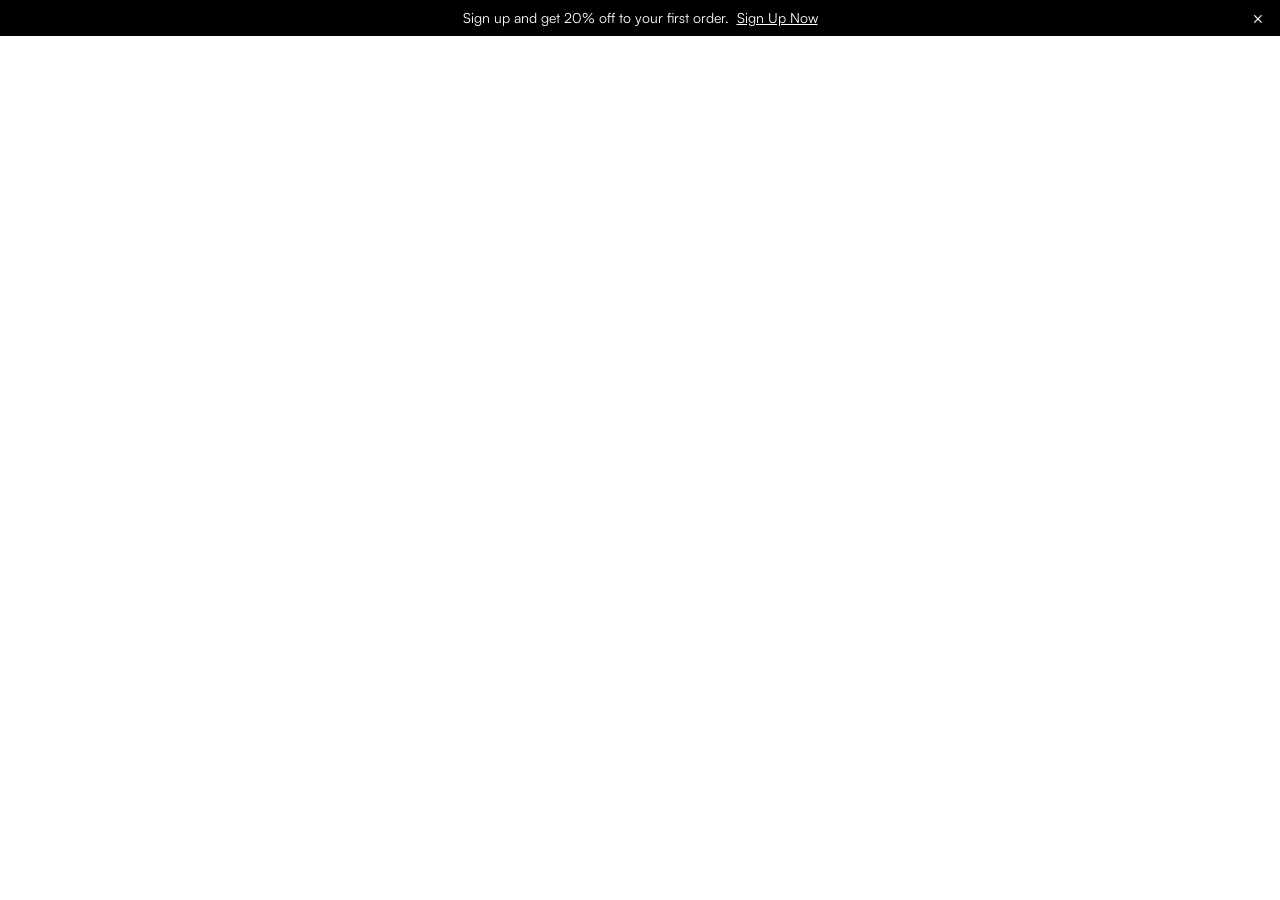
==== index.html @ 94eb1a55 "Add announcement bar" ====
<!doctype html>
<html>

<head>
  <meta charset="UTF-8">
  <meta name="viewport" content="width=device-width, initial-scale=1.0">
  <link rel="preconnect" href="https://fonts.googleapis.com">
  <link rel="preconnect" href="https://fonts.gstatic.com" crossorigin>
  <link href="https://fonts.googleapis.com/css2?family=Anton&display=swap" rel="stylesheet">
  <link href="./output.css" rel="stylesheet">
</head>

<body>
  <!-- Promo Banner -->
  <div class="w-full bg-black text-white">
    <div class="max-w-7xl mx-auto flex items-center justify-center px-4 py-2 relative text-sm">
      <span> Sign up and get 20% off to your first order. <a href="#" class="underline hover:text-gray-300 ml-1">Sign Up Now</a>
      </span>
      <button aria-label="Close banner" class="absolute right-4 top-1/2 -translate-y-1/2 text-white hover:text-gray-400 text-lg"> &times; </button>
    </div>
  </div>
</body>

</html>
---- output.css ----
/*! tailwindcss v4.2.1 | MIT License | https://tailwindcss.com */
@layer properties;
@layer theme, base, components, utilities;
@layer theme {
  :root, :host {
    --font-sans: 'Satoshi', system-ui, -apple-system, 'Segoe UI', sans-serif;
    --font-mono: ui-monospace, SFMono-Regular, Menlo, Monaco, Consolas, "Liberation Mono",
      "Courier New", monospace;
    --color-gray-300: oklch(87.2% 0.01 258.338);
    --color-gray-400: oklch(70.7% 0.022 261.325);
    --color-black: #000;
    --color-white: #fff;
    --spacing: 0.25rem;
    --container-7xl: 80rem;
    --text-sm: 0.875rem;
    --text-sm--line-height: calc(1.25 / 0.875);
    --text-lg: 1.125rem;
    --text-lg--line-height: calc(1.75 / 1.125);
    --text-3xl: 1.875rem;
    --text-3xl--line-height: calc(2.25 / 1.875);
    --font-weight-semibold: 600;
    --font-weight-bold: 700;
    --default-transition-duration: 150ms;
    --default-transition-timing-function: cubic-bezier(0.4, 0, 0.2, 1);
    --default-font-family: var(--font-sans);
    --default-mono-font-family: var(--font-mono);
    --font-anton: 'Anton', system-ui, -apple-system, 'Segoe UI', sans-serif;
  }
}
@layer base {
  *, ::after, ::before, ::backdrop, ::file-selector-button {
    box-sizing: border-box;
    margin: 0;
    padding: 0;
    border: 0 solid;
  }
  html, :host {
    line-height: 1.5;
    -webkit-text-size-adjust: 100%;
    tab-size: 4;
    font-family: var(--default-font-family, ui-sans-serif, system-ui, sans-serif, "Apple Color Emoji", "Segoe UI Emoji", "Segoe UI Symbol", "Noto Color Emoji");
    font-feature-settings: var(--default-font-feature-settings, normal);
    font-variation-settings: var(--default-font-variation-settings, normal);
    -webkit-tap-highlight-color: transparent;
  }
  hr {
    height: 0;
    color: inherit;
    border-top-width: 1px;
  }
  abbr:where([title]) {
    -webkit-text-decoration: underline dotted;
    text-decoration: underline dotted;
  }
  h1, h2, h3, h4, h5, h6 {
    font-size: inherit;
    font-weight: inherit;
  }
  a {
    color: inherit;
    -webkit-text-decoration: inherit;
    text-decoration: inherit;
  }
  b, strong {
    font-weight: bolder;
  }
  code, kbd, samp, pre {
    font-family: var(--default-mono-font-family, ui-monospace, SFMono-Regular, Menlo, Monaco, Consolas, "Liberation Mono", "Courier New", monospace);
    font-feature-settings: var(--default-mono-font-feature-settings, normal);
    font-variation-settings: var(--default-mono-font-variation-settings, normal);
    font-size: 1em;
  }
  small {
    font-size: 80%;
  }
  sub, sup {
    font-size: 75%;
    line-height: 0;
    position: relative;
    vertical-align: baseline;
  }
  sub {
    bottom: -0.25em;
  }
  sup {
    top: -0.5em;
  }
  table {
    text-indent: 0;
    border-color: inherit;
    border-collapse: collapse;
  }
  :-moz-focusring {
    outline: auto;
  }
  progress {
    vertical-align: baseline;
  }
  summary {
    display: list-item;
  }
  ol, ul, menu {
    list-style: none;
  }
  img, svg, video, canvas, audio, iframe, embed, object {
    display: block;
    vertical-align: middle;
  }
  img, video {
    max-width: 100%;
    height: auto;
  }
  button, input, select, optgroup, textarea, ::file-selector-button {
    font: inherit;
    font-feature-settings: inherit;
    font-variation-settings: inherit;
    letter-spacing: inherit;
    color: inherit;
    border-radius: 0;
    background-color: transparent;
    opacity: 1;
  }
  :where(select:is([multiple], [size])) optgroup {
    font-weight: bolder;
  }
  :where(select:is([multiple], [size])) optgroup option {
    padding-inline-start: 20px;
  }
  ::file-selector-button {
    margin-inline-end: 4px;
  }
  ::placeholder {
    opacity: 1;
  }
  @supports (not (-webkit-appearance: -apple-pay-button))  or (contain-intrinsic-size: 1px) {
    ::placeholder {
      color: currentcolor;
      @supports (color: color-mix(in lab, red, red)) {
        color: color-mix(in oklab, currentcolor 50%, transparent);
      }
    }
  }
  textarea {
    resize: vertical;
  }
  ::-webkit-search-decoration {
    -webkit-appearance: none;
  }
  ::-webkit-date-and-time-value {
    min-height: 1lh;
    text-align: inherit;
  }
  ::-webkit-datetime-edit {
    display: inline-flex;
  }
  ::-webkit-datetime-edit-fields-wrapper {
    padding: 0;
  }
  ::-webkit-datetime-edit, ::-webkit-datetime-edit-year-field, ::-webkit-datetime-edit-month-field, ::-webkit-datetime-edit-day-field, ::-webkit-datetime-edit-hour-field, ::-webkit-datetime-edit-minute-field, ::-webkit-datetime-edit-second-field, ::-webkit-datetime-edit-millisecond-field, ::-webkit-datetime-edit-meridiem-field {
    padding-block: 0;
  }
  ::-webkit-calendar-picker-indicator {
    line-height: 1;
  }
  :-moz-ui-invalid {
    box-shadow: none;
  }
  button, input:where([type="button"], [type="reset"], [type="submit"]), ::file-selector-button {
    appearance: button;
  }
  ::-webkit-inner-spin-button, ::-webkit-outer-spin-button {
    height: auto;
  }
  [hidden]:where(:not([hidden="until-found"])) {
    display: none !important;
  }
}
@layer utilities {
  .absolute {
    position: absolute;
  }
  .relative {
    position: relative;
  }
  .top-1 {
    top: calc(var(--spacing) * 1);
  }
  .top-1\/2 {
    top: calc(1 / 2 * 100%);
  }
  .right-4 {
    right: calc(var(--spacing) * 4);
  }
  .container {
    width: 100%;
    @media (width >= 40rem) {
      max-width: 40rem;
    }
    @media (width >= 48rem) {
      max-width: 48rem;
    }
    @media (width >= 64rem) {
      max-width: 64rem;
    }
    @media (width >= 80rem) {
      max-width: 80rem;
    }
    @media (width >= 96rem) {
      max-width: 96rem;
    }
  }
  .mx-auto {
    margin-inline: auto;
  }
  .ml-1 {
    margin-left: calc(var(--spacing) * 1);
  }
  .flex {
    display: flex;
  }
  .table {
    display: table;
  }
  .w-full {
    width: 100%;
  }
  .max-w-7xl {
    max-width: var(--container-7xl);
  }
  .border-collapse {
    border-collapse: collapse;
  }
  .-translate-y-1 {
    --tw-translate-y: calc(var(--spacing) * -1);
    translate: var(--tw-translate-x) var(--tw-translate-y);
  }
  .-translate-y-1\/2 {
    --tw-translate-y: calc(calc(1 / 2 * 100%) * -1);
    translate: var(--tw-translate-x) var(--tw-translate-y);
  }
  .resize {
    resize: both;
  }
  .items-center {
    align-items: center;
  }
  .justify-center {
    justify-content: center;
  }
  .border {
    border-style: var(--tw-border-style);
    border-width: 1px;
  }
  .bg-black {
    background-color: var(--color-black);
  }
  .px-4 {
    padding-inline: calc(var(--spacing) * 4);
  }
  .py-2 {
    padding-block: calc(var(--spacing) * 2);
  }
  .text-lg {
    font-size: var(--text-lg);
    line-height: var(--tw-leading, var(--text-lg--line-height));
  }
  .text-sm {
    font-size: var(--text-sm);
    line-height: var(--tw-leading, var(--text-sm--line-height));
  }
  .text-white {
    color: var(--color-white);
  }
  .underline {
    text-decoration-line: underline;
  }
  .outline {
    outline-style: var(--tw-outline-style);
    outline-width: 1px;
  }
  .hover\:text-gray-300 {
    &:hover {
      @media (hover: hover) {
        color: var(--color-gray-300);
      }
    }
  }
  .hover\:text-gray-400 {
    &:hover {
      @media (hover: hover) {
        color: var(--color-gray-400);
      }
    }
  }
}
@font-face {
  font-family: 'Satoshi';
  src: url('../../fonts/satoshi/Satoshi-Light.woff2') format('woff2'), url('../../fonts/satoshi/Satoshi-Light.woff') format('woff'), url('../../fonts/satoshi/Satoshi-Light.ttf') format('truetype');
  font-weight: 300;
  font-display: swap;
  font-style: normal;
}
@font-face {
  font-family: 'Satoshi';
  src: url('../../fonts/satoshi/Satoshi-LightItalic.woff2') format('woff2'), url('../../fonts/satoshi/Satoshi-LightItalic.woff') format('woff'), url('../../fonts/satoshi/Satoshi-LightItalic.ttf') format('truetype');
  font-weight: 300;
  font-display: swap;
  font-style: italic;
}
@font-face {
  font-family: 'Satoshi';
  src: url('../../fonts/satoshi/Satoshi-Regular.woff2') format('woff2'), url('../../fonts/satoshi/Satoshi-Regular.woff') format('woff'), url('../../fonts/satoshi/Satoshi-Regular.ttf') format('truetype');
  font-weight: 400;
  font-display: swap;
  font-style: normal;
}
@font-face {
  font-family: 'Satoshi';
  src: url('../../fonts/satoshi/Satoshi-Italic.woff2') format('woff2'), url('../../fonts/satoshi/Satoshi-Italic.woff') format('woff'), url('../../fonts/satoshi/Satoshi-Italic.ttf') format('truetype');
  font-weight: 400;
  font-display: swap;
  font-style: italic;
}
@font-face {
  font-family: 'Satoshi';
  src: url('../../fonts/satoshi/Satoshi-Medium.woff2') format('woff2'), url('../../fonts/satoshi/Satoshi-Medium.woff') format('woff'), url('../../fonts/satoshi/Satoshi-Medium.ttf') format('truetype');
  font-weight: 500;
  font-display: swap;
  font-style: normal;
}
@font-face {
  font-family: 'Satoshi';
  src: url('../../fonts/satoshi/Satoshi-MediumItalic.woff2') format('woff2'), url('../../fonts/satoshi/Satoshi-MediumItalic.woff') format('woff'), url('../../fonts/satoshi/Satoshi-MediumItalic.ttf') format('truetype');
  font-weight: 500;
  font-display: swap;
  font-style: italic;
}
@font-face {
  font-family: 'Satoshi';
  src: url('../../fonts/satoshi/Satoshi-Bold.woff2') format('woff2'), url('../../fonts/satoshi/Satoshi-Bold.woff') format('woff'), url('../../fonts/satoshi/Satoshi-Bold.ttf') format('truetype');
  font-weight: 700;
  font-display: swap;
  font-style: normal;
}
@font-face {
  font-family: 'Satoshi';
  src: url('../../fonts/satoshi/Satoshi-BoldItalic.woff2') format('woff2'), url('../../fonts/satoshi/Satoshi-BoldItalic.woff') format('woff'), url('../../fonts/satoshi/Satoshi-BoldItalic.ttf') format('truetype');
  font-weight: 700;
  font-display: swap;
  font-style: italic;
}
@font-face {
  font-family: 'Satoshi';
  src: url('../../fonts/satoshi/Satoshi-Black.woff2') format('woff2'), url('../../fonts/satoshi/Satoshi-Black.woff') format('woff'), url('../../fonts/satoshi/Satoshi-Black.ttf') format('truetype');
  font-weight: 900;
  font-display: swap;
  font-style: normal;
}
@font-face {
  font-family: 'Satoshi';
  src: url('../../fonts/satoshi/Satoshi-BlackItalic.woff2') format('woff2'), url('../../fonts/satoshi/Satoshi-BlackItalic.woff') format('woff'), url('../../fonts/satoshi/Satoshi-BlackItalic.ttf') format('truetype');
  font-weight: 900;
  font-display: swap;
  font-style: italic;
}
@font-face {
  font-family: 'Satoshi';
  src: url('../../fonts/satoshi/Satoshi-Variable.woff2') format('woff2'), url('../../fonts/satoshi/Satoshi-Variable.woff') format('woff'), url('../../fonts/satoshi/Satoshi-Variable.ttf') format('truetype');
  font-weight: 300 900;
  font-display: swap;
  font-style: normal;
}
@font-face {
  font-family: 'Satoshi';
  src: url('../../fonts/satoshi/Satoshi-VariableItalic.woff2') format('woff2'), url('../../fonts/satoshi/Satoshi-VariableItalic.woff') format('woff'), url('../../fonts/satoshi/Satoshi-VariableItalic.ttf') format('truetype');
  font-weight: 300 900;
  font-display: swap;
  font-style: italic;
}
@layer base {
  :root {
    font-size: 16px;
  }
  body {
    font-family: var(--font-sans);
    color: var(--color-text);
  }
}
@layer components {
  .button {
    display: inline-flex;
    align-items: center;
    justify-content: center;
    padding-inline: calc(var(--spacing) * 8);
    padding-block: calc(var(--spacing) * 4);
    font-size: var(--text-lg);
    line-height: var(--tw-leading, var(--text-lg--line-height));
    --tw-font-weight: var(--font-weight-semibold);
    font-weight: var(--font-weight-semibold);
    color: var(--color-white);
    transition-property: opacity;
    transition-timing-function: var(--tw-ease, var(--default-transition-timing-function));
    transition-duration: var(--tw-duration, var(--default-transition-duration));
    &:hover {
      @media (hover: hover) {
        opacity: 90%;
      }
    }
    background-color: var(--color-brand-primary);
  }
}
@property --tw-translate-x {
  syntax: "*";
  inherits: false;
  initial-value: 0;
}
@property --tw-translate-y {
  syntax: "*";
  inherits: false;
  initial-value: 0;
}
@property --tw-translate-z {
  syntax: "*";
  inherits: false;
  initial-value: 0;
}
@property --tw-border-style {
  syntax: "*";
  inherits: false;
  initial-value: solid;
}
@property --tw-outline-style {
  syntax: "*";
  inherits: false;
  initial-value: solid;
}
@property --tw-font-weight {
  syntax: "*";
  inherits: false;
}
@layer properties {
  @supports ((-webkit-hyphens: none) and (not (margin-trim: inline))) or ((-moz-orient: inline) and (not (color:rgb(from red r g b)))) {
    *, ::before, ::after, ::backdrop {
      --tw-translate-x: 0;
      --tw-translate-y: 0;
      --tw-translate-z: 0;
      --tw-border-style: solid;
      --tw-outline-style: solid;
      --tw-font-weight: initial;
    }
  }
}
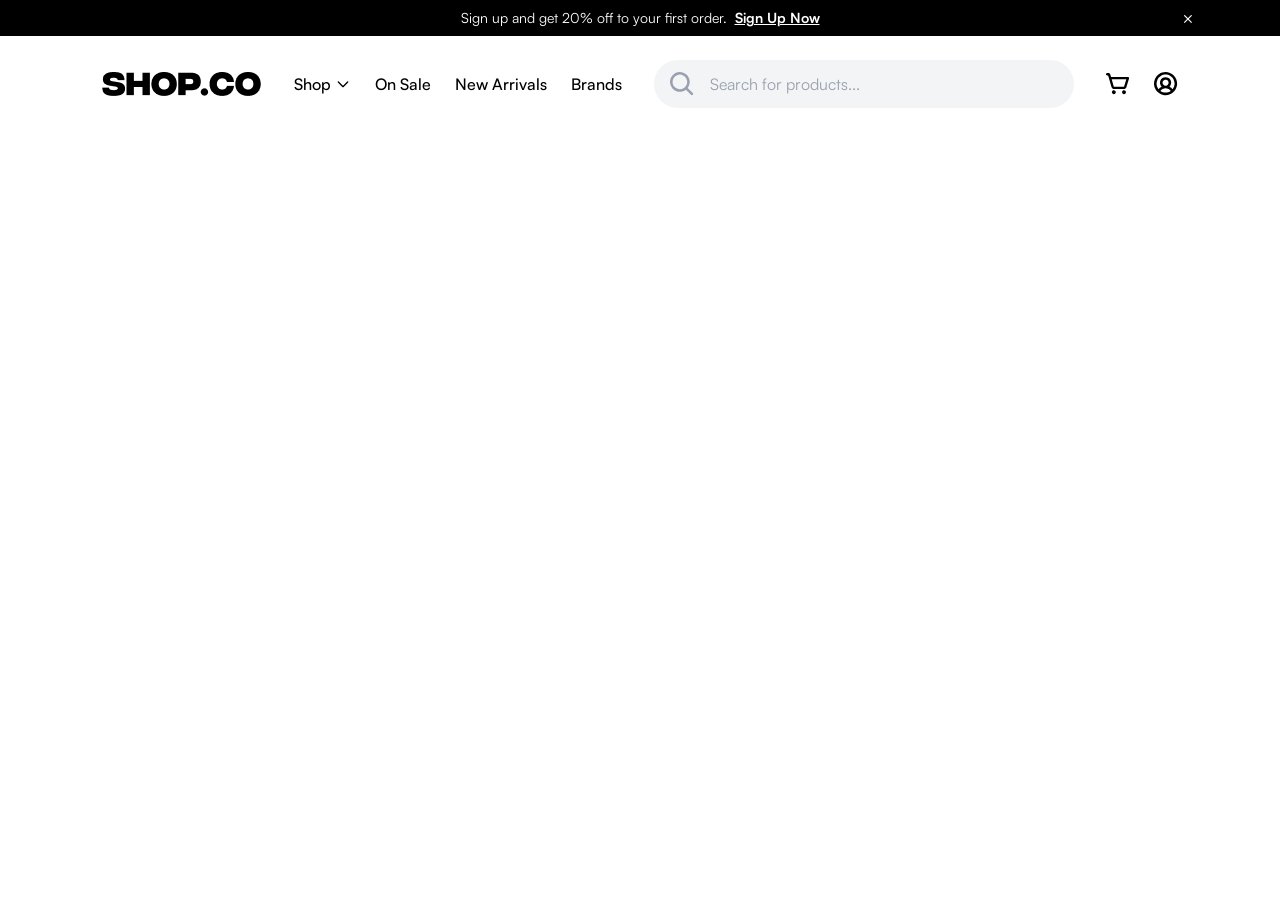
==== commit 2797346c: "Update header" ====
--- a/index.html
+++ b/index.html
@@ -13,12 +13,54 @@
 <body>
   <!-- Promo Banner -->
   <div class="w-full bg-black text-white">
-    <div class="max-w-7xl mx-auto flex items-center justify-center px-4 py-2 relative text-sm">
-      <span> Sign up and get 20% off to your first order. <a href="#" class="underline hover:text-gray-300 ml-1">Sign Up Now</a>
+    <div class="container flex items-center justify-center px-4 py-2 relative text-sm">
+      <span> Sign up and get 20% off to your first order. <a href="#" class="underline hover:text-gray-300 ml-1 font-bold">Sign Up Now</a>
       </span>
       <button aria-label="Close banner" class="absolute right-4 top-1/2 -translate-y-1/2 text-white hover:text-gray-400 text-lg"> &times; </button>
     </div>
   </div>
+  <!-- Navigation Bar -->
+  <nav class="w-full bg-white">
+    <div class="container flex items-center justify-between px-8 py-6">
+      <!-- Logo -->
+      <div class="flex items-center gap-8">
+        <a href="/"><img src="/images/logo.png" alt="logo"></a>
+        <ul class="hidden md:flex items-center gap-6 text-base font-medium text-black">
+          <li class="flex items-center gap-1 cursor-pointer select-none"> Shop <svg class="w-4 h-4" fill="none" stroke="currentColor" stroke-width="2" viewBox="0 0 24 24">
+              <path stroke-linecap="round" stroke-linejoin="round" d="M19 9l-7 7-7-7" />
+            </svg>
+          </li>
+          <li class="cursor-pointer select-none">On Sale</li>
+          <li class="cursor-pointer select-none">New Arrivals</li>
+          <li class="cursor-pointer select-none">Brands</li>
+        </ul>
+      </div>
+      <!-- Search Bar -->
+      <div class="flex-1 flex justify-center px-8">
+        <div class="w-full max-w-xl flex items-center relative">
+          <svg class="size-6 text-gray-400 ml-4 absolute" viewBox="0 0 21 21" fill="none" xmlns="http://www.w3.org/2000/svg">
+            <path d="M19.9399 18.348L15.4877 13.8939C16.8226 12.1544 17.4458 9.97216 17.2309 7.78998C17.0161 5.60781 15.9792 3.58907 14.3306 2.14328C12.6821 0.697486 10.5453 -0.0670986 8.35376 0.00462578C6.16221 0.0763502 4.07999 0.979013 2.5295 2.5295C0.979013 4.07999 0.0763502 6.16221 0.00462578 8.35376C-0.0670986 10.5453 0.697486 12.6821 2.14328 14.3306C3.58907 15.9792 5.60781 17.0161 7.78998 17.2309C9.97216 17.4458 12.1544 16.8226 13.8939 15.4877L18.3499 19.9445C18.4545 20.0492 18.5787 20.1322 18.7155 20.1888C18.8522 20.2455 18.9987 20.2746 19.1467 20.2746C19.2947 20.2746 19.4413 20.2455 19.578 20.1888C19.7147 20.1322 19.839 20.0492 19.9436 19.9445C20.0482 19.8399 20.1313 19.7157 20.1879 19.5789C20.2445 19.4422 20.2737 19.2957 20.2737 19.1477C20.2737 18.9997 20.2445 18.8531 20.1879 18.7164C20.1313 18.5797 20.0482 18.4554 19.9436 18.3508L19.9399 18.348ZM2.26891 8.64392C2.26891 7.38306 2.6428 6.15052 3.3433 5.10215C4.04379 4.05379 5.03943 3.23669 6.20431 2.75418C7.36919 2.27167 8.65099 2.14543 9.88762 2.39141C11.1242 2.63739 12.2602 3.24455 13.1517 4.13611C14.0433 5.02767 14.6504 6.16359 14.8964 7.40021C15.1424 8.63684 15.0162 9.91864 14.5336 11.0835C14.0511 12.2484 13.234 13.244 12.1857 13.9445C11.1373 14.645 9.90477 15.0189 8.64392 15.0189C6.95369 15.0172 5.3332 14.345 4.13803 13.1498C2.94286 11.9546 2.27065 10.3341 2.26891 8.64392Z" fill="currentColor" />
+          </svg>
+          <input type="text" placeholder="Search for products..." class="bg-gray-100 outline-none h-12 flex-1 text-base placeholder-gray-400 rounded-full px-4 py-2 pl-14" />
+        </div>
+      </div>
+      <!-- Icons -->
+      <div class="flex items-center gap-6 text-2xl text-black">
+        <!-- Cart Icon -->
+        <a href="/" aria-label="Cart" class="hover:text-gray-500">
+          <svg class="size-6" viewBox="0 0 23 21" fill="none" xmlns="http://www.w3.org/2000/svg">
+            <path d="M9.375 18.375C9.375 18.7458 9.26503 19.1084 9.059 19.4167C8.85298 19.725 8.56014 19.9654 8.21753 20.1073C7.87492 20.2492 7.49792 20.2863 7.1342 20.214C6.77049 20.1416 6.4364 19.963 6.17417 19.7008C5.91195 19.4386 5.73337 19.1045 5.66103 18.7408C5.58868 18.3771 5.62581 18.0001 5.76773 17.6575C5.90964 17.3149 6.14996 17.022 6.45831 16.816C6.76665 16.61 7.12916 16.5 7.5 16.5C7.99728 16.5 8.47419 16.6975 8.82582 17.0492C9.17745 17.4008 9.375 17.8777 9.375 18.375ZM17.25 16.5C16.8792 16.5 16.5166 16.61 16.2083 16.816C15.9 17.022 15.6596 17.3149 15.5177 17.6575C15.3758 18.0001 15.3387 18.3771 15.411 18.7408C15.4834 19.1045 15.662 19.4386 15.9242 19.7008C16.1864 19.963 16.5205 20.1416 16.8842 20.214C17.2479 20.2863 17.6249 20.2492 17.9675 20.1073C18.3101 19.9654 18.603 19.725 18.809 19.4167C19.015 19.1084 19.125 18.7458 19.125 18.375C19.125 17.8777 18.9275 17.4008 18.5758 17.0492C18.2242 16.6975 17.7473 16.5 17.25 16.5ZM22.0753 5.20594L19.5169 13.5216C19.3535 14.0593 19.0211 14.5301 18.569 14.864C18.1169 15.1979 17.5692 15.3771 17.0072 15.375H7.77469C7.2046 15.3732 6.65046 15.1866 6.1953 14.8433C5.74015 14.5001 5.40848 14.0186 5.25 13.4709L2.04469 2.25H1.125C0.826631 2.25 0.540483 2.13147 0.329505 1.9205C0.118526 1.70952 0 1.42337 0 1.125C0 0.826631 0.118526 0.540483 0.329505 0.329505C0.540483 0.118526 0.826631 0 1.125 0H2.32687C2.73407 0.00125797 3.12988 0.134515 3.45493 0.379779C3.77998 0.625044 4.01674 0.969093 4.12969 1.36031L4.81312 3.75H21C21.1761 3.74999 21.3497 3.7913 21.5069 3.87061C21.664 3.94992 21.8004 4.06501 21.905 4.20664C22.0096 4.34826 22.0795 4.51246 22.1091 4.68602C22.1387 4.85958 22.1271 5.03766 22.0753 5.20594ZM19.4766 6H5.45531L7.41375 12.8531C7.43617 12.9315 7.48354 13.0005 7.54867 13.0495C7.6138 13.0986 7.69315 13.1251 7.77469 13.125H17.0072C17.0875 13.1252 17.1656 13.0996 17.2303 13.052C17.2949 13.0044 17.3426 12.9373 17.3662 12.8606L19.4766 6Z" fill="currentColor" />
+          </svg>
+        </a>
+        <!-- User Icon -->
+        <a href="/" aria-label="Account" class="hover:text-gray-500">
+          <svg class="size-6" viewBox="0 0 21 21" fill="none" xmlns="http://www.w3.org/2000/svg">
+            <path d="M10.125 0C8.12247 0 6.1649 0.593821 4.49986 1.70637C2.83481 2.81892 1.53706 4.40023 0.770724 6.25033C0.00438702 8.10043 -0.196122 10.1362 0.194554 12.1003C0.585229 14.0643 1.54954 15.8685 2.96555 17.2845C4.38156 18.7005 6.18566 19.6648 8.14971 20.0555C10.1138 20.4461 12.1496 20.2456 13.9997 19.4793C15.8498 18.7129 17.4311 17.4152 18.5436 15.7501C19.6562 14.0851 20.25 12.1275 20.25 10.125C20.247 7.4406 19.1793 4.86699 17.2812 2.96883C15.383 1.07067 12.8094 0.00297771 10.125 0ZM5.58469 16.5534C6.10695 15.8393 6.79028 15.2585 7.57918 14.8581C8.36808 14.4577 9.24031 14.249 10.125 14.249C11.0097 14.249 11.8819 14.4577 12.6708 14.8581C13.4597 15.2585 14.1431 15.8393 14.6653 16.5534C13.3384 17.4945 11.7518 18 10.125 18C8.49823 18 6.91165 17.4945 5.58469 16.5534ZM7.5 9.375C7.5 8.85582 7.65396 8.34831 7.9424 7.91663C8.23083 7.48495 8.6408 7.1485 9.12046 6.94982C9.60012 6.75114 10.1279 6.69915 10.6371 6.80044C11.1463 6.90172 11.614 7.15173 11.9812 7.51884C12.3483 7.88596 12.5983 8.35369 12.6996 8.86289C12.8009 9.37209 12.7489 9.89989 12.5502 10.3795C12.3515 10.8592 12.0151 11.2692 11.5834 11.5576C11.1517 11.846 10.6442 12 10.125 12C9.42881 12 8.76113 11.7234 8.26885 11.2312C7.77657 10.7389 7.5 10.0712 7.5 9.375ZM16.3125 14.9944C15.5833 14.0669 14.6539 13.3164 13.5938 12.7987C14.2694 12.1146 14.7276 11.2458 14.9108 10.3019C15.0939 9.35788 14.9938 8.38083 14.623 7.49361C14.2523 6.6064 13.6274 5.84864 12.827 5.31568C12.0267 4.78271 11.0866 4.49834 10.125 4.49834C9.16343 4.49834 8.22333 4.78271 7.42297 5.31568C6.62262 5.84864 5.99775 6.6064 5.62698 7.49361C5.25621 8.38083 5.1561 9.35788 5.33924 10.3019C5.52239 11.2458 5.98061 12.1146 6.65625 12.7987C5.5961 13.3164 4.66668 14.0669 3.9375 14.9944C3.02161 13.8333 2.45114 12.4379 2.2914 10.9677C2.13165 9.49754 2.3891 8.01211 3.03425 6.68144C3.67941 5.35078 4.6862 4.22866 5.93939 3.44355C7.19257 2.65843 8.6415 2.24203 10.1203 2.24203C11.5991 2.24203 13.0481 2.65843 14.3012 3.44355C15.5544 4.22866 16.5612 5.35078 17.2064 6.68144C17.8515 8.01211 18.109 9.49754 17.9492 10.9677C17.7895 12.4379 17.219 13.8333 16.3031 14.9944H16.3125Z" fill="currentColor" />
+          </svg>
+        </a>
+      </div>
+    </div>
+  </nav>
 </body>
 
 </html>
--- a/output.css
+++ b/output.css
@@ -6,25 +6,33 @@
     --font-sans: 'Satoshi', system-ui, -apple-system, 'Segoe UI', sans-serif;
     --font-mono: ui-monospace, SFMono-Regular, Menlo, Monaco, Consolas, "Liberation Mono",
       "Courier New", monospace;
+    --color-gray-100: oklch(96.7% 0.003 264.542);
     --color-gray-300: oklch(87.2% 0.01 258.338);
     --color-gray-400: oklch(70.7% 0.022 261.325);
+    --color-gray-500: oklch(55.1% 0.027 264.364);
     --color-black: #000;
     --color-white: #fff;
     --spacing: 0.25rem;
-    --container-7xl: 80rem;
+    --container-xl: 36rem;
     --text-sm: 0.875rem;
     --text-sm--line-height: calc(1.25 / 0.875);
+    --text-base: 16px;
+    --text-base--line-height: calc(1.5 / 1);
     --text-lg: 1.125rem;
     --text-lg--line-height: calc(1.75 / 1.125);
+    --text-2xl: 1.5rem;
+    --text-2xl--line-height: calc(2 / 1.5);
     --text-3xl: 1.875rem;
     --text-3xl--line-height: calc(2.25 / 1.875);
+    --font-weight-medium: 500;
     --font-weight-semibold: 600;
     --font-weight-bold: 700;
+    --font-weight-black: 900;
+    --tracking-tight: -0.025em;
     --default-transition-duration: 150ms;
     --default-transition-timing-function: cubic-bezier(0.4, 0, 0.2, 1);
     --default-font-family: var(--font-sans);
     --default-mono-font-family: var(--font-mono);
-    --font-anton: 'Anton', system-ui, -apple-system, 'Segoe UI', sans-serif;
   }
 }
 @layer base {
@@ -209,23 +217,76 @@
       max-width: 96rem;
     }
   }
-  .mx-auto {
+  .container {
     margin-inline: auto;
+    padding-inline: 1rem;
+    @media (width >= 40rem) {
+      max-width: 540px;
+    }
+    @media (width >= 48rem) {
+      max-width: 720px;
+    }
+    @media (width >= 64rem) {
+      max-width: 960px;
+    }
+    @media (width >= 80rem) {
+      max-width: 1140px;
+    }
+    @media (width >= 96rem) {
+      max-width: 1240px;
+    }
+  }
+  .mr-2 {
+    margin-right: calc(var(--spacing) * 2);
   }
   .ml-1 {
     margin-left: calc(var(--spacing) * 1);
   }
+  .ml-4 {
+    margin-left: calc(var(--spacing) * 4);
+  }
   .flex {
     display: flex;
   }
+  .hidden {
+    display: none;
+  }
   .table {
     display: table;
   }
+  .size-6 {
+    width: calc(var(--spacing) * 6);
+    height: calc(var(--spacing) * 6);
+  }
+  .h-4 {
+    height: calc(var(--spacing) * 4);
+  }
+  .h-5 {
+    height: calc(var(--spacing) * 5);
+  }
+  .h-6 {
+    height: calc(var(--spacing) * 6);
+  }
+  .h-12 {
+    height: calc(var(--spacing) * 12);
+  }
+  .w-4 {
+    width: calc(var(--spacing) * 4);
+  }
+  .w-5 {
+    width: calc(var(--spacing) * 5);
+  }
+  .w-6 {
+    width: calc(var(--spacing) * 6);
+  }
   .w-full {
     width: 100%;
   }
-  .max-w-7xl {
-    max-width: var(--container-7xl);
+  .max-w-xl {
+    max-width: var(--container-xl);
+  }
+  .flex-1 {
+    flex: 1;
   }
   .border-collapse {
     border-collapse: collapse;
@@ -238,14 +299,32 @@
     --tw-translate-y: calc(calc(1 / 2 * 100%) * -1);
     translate: var(--tw-translate-x) var(--tw-translate-y);
   }
+  .cursor-pointer {
+    cursor: pointer;
+  }
   .resize {
     resize: both;
   }
   .items-center {
     align-items: center;
   }
+  .justify-between {
+    justify-content: space-between;
+  }
   .justify-center {
     justify-content: center;
+  }
+  .gap-1 {
+    gap: calc(var(--spacing) * 1);
+  }
+  .gap-6 {
+    gap: calc(var(--spacing) * 6);
+  }
+  .gap-8 {
+    gap: calc(var(--spacing) * 8);
+  }
+  .rounded-full {
+    border-radius: calc(infinity * 1px);
   }
   .border {
     border-style: var(--tw-border-style);
@@ -254,11 +333,44 @@
   .bg-black {
     background-color: var(--color-black);
   }
+  .bg-gray-100 {
+    background-color: var(--color-gray-100);
+  }
+  .bg-transparent {
+    background-color: transparent;
+  }
+  .bg-white {
+    background-color: var(--color-white);
+  }
   .px-4 {
     padding-inline: calc(var(--spacing) * 4);
   }
+  .px-8 {
+    padding-inline: calc(var(--spacing) * 8);
+  }
   .py-2 {
     padding-block: calc(var(--spacing) * 2);
+  }
+  .py-4 {
+    padding-block: calc(var(--spacing) * 4);
+  }
+  .py-6 {
+    padding-block: calc(var(--spacing) * 6);
+  }
+  .pl-14 {
+    padding-left: calc(var(--spacing) * 14);
+  }
+  .text-2xl {
+    font-size: var(--text-2xl);
+    line-height: var(--tw-leading, var(--text-2xl--line-height));
+  }
+  .text-3xl {
+    font-size: var(--text-3xl);
+    line-height: var(--tw-leading, var(--text-3xl--line-height));
+  }
+  .text-base {
+    font-size: var(--text-base);
+    line-height: var(--tw-leading, var(--text-base--line-height));
   }
   .text-lg {
     font-size: var(--text-lg);
@@ -268,15 +380,50 @@
     font-size: var(--text-sm);
     line-height: var(--tw-leading, var(--text-sm--line-height));
   }
+  .font-black {
+    --tw-font-weight: var(--font-weight-black);
+    font-weight: var(--font-weight-black);
+  }
+  .font-bold {
+    --tw-font-weight: var(--font-weight-bold);
+    font-weight: var(--font-weight-bold);
+  }
+  .font-medium {
+    --tw-font-weight: var(--font-weight-medium);
+    font-weight: var(--font-weight-medium);
+  }
+  .tracking-tight {
+    --tw-tracking: var(--tracking-tight);
+    letter-spacing: var(--tracking-tight);
+  }
+  .text-black {
+    color: var(--color-black);
+  }
+  .text-gray-400 {
+    color: var(--color-gray-400);
+  }
   .text-white {
     color: var(--color-white);
   }
   .underline {
     text-decoration-line: underline;
+  }
+  .placeholder-gray-400 {
+    &::placeholder {
+      color: var(--color-gray-400);
+    }
   }
   .outline {
     outline-style: var(--tw-outline-style);
     outline-width: 1px;
+  }
+  .outline-none {
+    --tw-outline-style: none;
+    outline-style: none;
+  }
+  .select-none {
+    -webkit-user-select: none;
+    user-select: none;
   }
   .hover\:text-gray-300 {
     &:hover {
@@ -290,6 +437,18 @@
       @media (hover: hover) {
         color: var(--color-gray-400);
       }
+    }
+  }
+  .hover\:text-gray-500 {
+    &:hover {
+      @media (hover: hover) {
+        color: var(--color-gray-500);
+      }
+    }
+  }
+  .md\:flex {
+    @media (width >= 48rem) {
+      display: flex;
     }
   }
 }
@@ -429,14 +588,18 @@
   inherits: false;
   initial-value: solid;
 }
+@property --tw-font-weight {
+  syntax: "*";
+  inherits: false;
+}
+@property --tw-tracking {
+  syntax: "*";
+  inherits: false;
+}
 @property --tw-outline-style {
   syntax: "*";
   inherits: false;
   initial-value: solid;
-}
-@property --tw-font-weight {
-  syntax: "*";
-  inherits: false;
 }
 @layer properties {
   @supports ((-webkit-hyphens: none) and (not (margin-trim: inline))) or ((-moz-orient: inline) and (not (color:rgb(from red r g b)))) {
@@ -445,8 +608,9 @@
       --tw-translate-y: 0;
       --tw-translate-z: 0;
       --tw-border-style: solid;
+      --tw-font-weight: initial;
+      --tw-tracking: initial;
       --tw-outline-style: solid;
-      --tw-font-weight: initial;
-    }
-  }
-}
+    }
+  }
+}
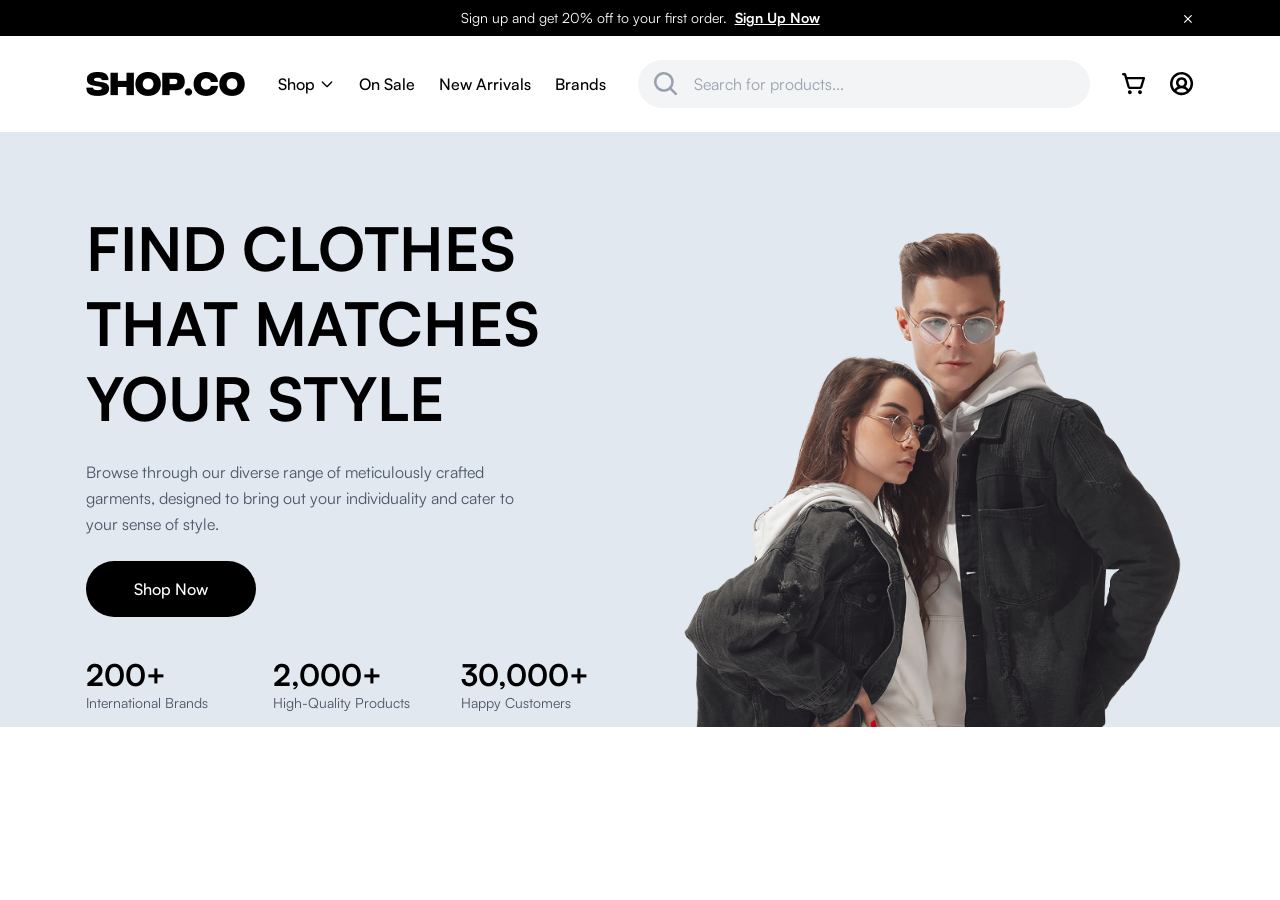
==== commit ef20bbee: "Add Hero section" ====
--- a/index.html
+++ b/index.html
@@ -21,7 +21,7 @@
   </div>
   <!-- Navigation Bar -->
   <nav class="w-full bg-white">
-    <div class="container flex items-center justify-between px-8 py-6">
+    <div class="container flex items-center justify-between py-6">
       <!-- Logo -->
       <div class="flex items-center gap-8">
         <a href="/"><img src="/images/logo.png" alt="logo"></a>
@@ -61,6 +61,41 @@
       </div>
     </div>
   </nav>
+  <!-- Hero -->
+  <section class="w-full bg-slate-200">
+    <div class="container px-4 pt-8 md:pt-16">
+      <div class="grid grid-cols-1 md:grid-cols-2 gap-8 items-center">
+        <!-- Left Content -->
+        <div class="flex flex-col gap-6">
+          <!-- Heading -->
+          <h1 class="text-4xl md:text-5xl lg:text-6xl font-bold leading-tight text-black"> FIND CLOTHES<br>THAT MATCHES<br>YOUR STYLE </h1>
+          <!-- Description -->
+          <p class="text-base text-gray-600 leading-relaxed max-w-md"> Browse through our diverse range of meticulously crafted garments, designed to bring out your individuality and cater to your sense of style. </p>
+          <!-- Shop Now Button -->
+          <button class="bg-black text-white rounded-full px-12 py-4 font-medium w-fit hover:bg-gray-900 transition"> Shop Now </button>
+          <!-- Statistics -->
+          <div class="grid grid-cols-3 gap-6 pt-4">
+            <div>
+              <p class="text-2xl md:text-3xl font-bold text-black">200+</p>
+              <p class="text-sm text-gray-600">International Brands</p>
+            </div>
+            <div>
+              <p class="text-2xl md:text-3xl font-bold text-black">2,000+</p>
+              <p class="text-sm text-gray-600">High-Quality Products</p>
+            </div>
+            <div>
+              <p class="text-2xl md:text-3xl font-bold text-black">30,000+</p>
+              <p class="text-sm text-gray-600">Happy Customers</p>
+            </div>
+          </div>
+        </div>
+        <!-- Right Image -->
+        <div class="flex justify-center md:justify-end">
+          <img src="./images/hero.png" alt="Models wearing fashion" class="max-w-full h-auto">
+        </div>
+      </div>
+    </div>
+  </section>
 </body>
 
 </html>
--- a/output.css
+++ b/output.css
@@ -6,13 +6,17 @@
     --font-sans: 'Satoshi', system-ui, -apple-system, 'Segoe UI', sans-serif;
     --font-mono: ui-monospace, SFMono-Regular, Menlo, Monaco, Consolas, "Liberation Mono",
       "Courier New", monospace;
+    --color-slate-200: oklch(92.9% 0.013 255.508);
     --color-gray-100: oklch(96.7% 0.003 264.542);
     --color-gray-300: oklch(87.2% 0.01 258.338);
     --color-gray-400: oklch(70.7% 0.022 261.325);
     --color-gray-500: oklch(55.1% 0.027 264.364);
+    --color-gray-600: oklch(44.6% 0.03 256.802);
+    --color-gray-900: oklch(21% 0.034 264.665);
     --color-black: #000;
     --color-white: #fff;
     --spacing: 0.25rem;
+    --container-md: 28rem;
     --container-xl: 36rem;
     --text-sm: 0.875rem;
     --text-sm--line-height: calc(1.25 / 0.875);
@@ -24,11 +28,19 @@
     --text-2xl--line-height: calc(2 / 1.5);
     --text-3xl: 1.875rem;
     --text-3xl--line-height: calc(2.25 / 1.875);
+    --text-4xl: 2.25rem;
+    --text-4xl--line-height: calc(2.5 / 2.25);
+    --text-5xl: 3rem;
+    --text-5xl--line-height: 1;
+    --text-6xl: 3.75rem;
+    --text-6xl--line-height: 1;
     --font-weight-medium: 500;
     --font-weight-semibold: 600;
     --font-weight-bold: 700;
     --font-weight-black: 900;
     --tracking-tight: -0.025em;
+    --leading-tight: 1.25;
+    --leading-relaxed: 1.625;
     --default-transition-duration: 150ms;
     --default-transition-timing-function: cubic-bezier(0.4, 0, 0.2, 1);
     --default-font-family: var(--font-sans);
@@ -236,9 +248,6 @@
       max-width: 1240px;
     }
   }
-  .mr-2 {
-    margin-right: calc(var(--spacing) * 2);
-  }
   .ml-1 {
     margin-left: calc(var(--spacing) * 1);
   }
@@ -247,6 +256,9 @@
   }
   .flex {
     display: flex;
+  }
+  .grid {
+    display: grid;
   }
   .hidden {
     display: none;
@@ -261,26 +273,26 @@
   .h-4 {
     height: calc(var(--spacing) * 4);
   }
-  .h-5 {
-    height: calc(var(--spacing) * 5);
-  }
-  .h-6 {
-    height: calc(var(--spacing) * 6);
-  }
   .h-12 {
     height: calc(var(--spacing) * 12);
   }
+  .h-auto {
+    height: auto;
+  }
   .w-4 {
     width: calc(var(--spacing) * 4);
   }
-  .w-5 {
-    width: calc(var(--spacing) * 5);
-  }
-  .w-6 {
-    width: calc(var(--spacing) * 6);
+  .w-fit {
+    width: fit-content;
   }
   .w-full {
     width: 100%;
+  }
+  .max-w-full {
+    max-width: 100%;
+  }
+  .max-w-md {
+    max-width: var(--container-md);
   }
   .max-w-xl {
     max-width: var(--container-xl);
@@ -305,6 +317,15 @@
   .resize {
     resize: both;
   }
+  .grid-cols-1 {
+    grid-template-columns: repeat(1, minmax(0, 1fr));
+  }
+  .grid-cols-3 {
+    grid-template-columns: repeat(3, minmax(0, 1fr));
+  }
+  .flex-col {
+    flex-direction: column;
+  }
   .items-center {
     align-items: center;
   }
@@ -336,8 +357,8 @@
   .bg-gray-100 {
     background-color: var(--color-gray-100);
   }
-  .bg-transparent {
-    background-color: transparent;
+  .bg-slate-200 {
+    background-color: var(--color-slate-200);
   }
   .bg-white {
     background-color: var(--color-white);
@@ -348,6 +369,9 @@
   .px-8 {
     padding-inline: calc(var(--spacing) * 8);
   }
+  .px-12 {
+    padding-inline: calc(var(--spacing) * 12);
+  }
   .py-2 {
     padding-block: calc(var(--spacing) * 2);
   }
@@ -356,6 +380,15 @@
   }
   .py-6 {
     padding-block: calc(var(--spacing) * 6);
+  }
+  .py-8 {
+    padding-block: calc(var(--spacing) * 8);
+  }
+  .pt-4 {
+    padding-top: calc(var(--spacing) * 4);
+  }
+  .pt-8 {
+    padding-top: calc(var(--spacing) * 8);
   }
   .pl-14 {
     padding-left: calc(var(--spacing) * 14);
@@ -364,9 +397,9 @@
     font-size: var(--text-2xl);
     line-height: var(--tw-leading, var(--text-2xl--line-height));
   }
-  .text-3xl {
-    font-size: var(--text-3xl);
-    line-height: var(--tw-leading, var(--text-3xl--line-height));
+  .text-4xl {
+    font-size: var(--text-4xl);
+    line-height: var(--tw-leading, var(--text-4xl--line-height));
   }
   .text-base {
     font-size: var(--text-base);
@@ -380,9 +413,13 @@
     font-size: var(--text-sm);
     line-height: var(--tw-leading, var(--text-sm--line-height));
   }
-  .font-black {
-    --tw-font-weight: var(--font-weight-black);
-    font-weight: var(--font-weight-black);
+  .leading-relaxed {
+    --tw-leading: var(--leading-relaxed);
+    line-height: var(--leading-relaxed);
+  }
+  .leading-tight {
+    --tw-leading: var(--leading-tight);
+    line-height: var(--leading-tight);
   }
   .font-bold {
     --tw-font-weight: var(--font-weight-bold);
@@ -392,15 +429,14 @@
     --tw-font-weight: var(--font-weight-medium);
     font-weight: var(--font-weight-medium);
   }
-  .tracking-tight {
-    --tw-tracking: var(--tracking-tight);
-    letter-spacing: var(--tracking-tight);
-  }
   .text-black {
     color: var(--color-black);
   }
   .text-gray-400 {
     color: var(--color-gray-400);
+  }
+  .text-gray-600 {
+    color: var(--color-gray-600);
   }
   .text-white {
     color: var(--color-white);
@@ -417,6 +453,11 @@
     outline-style: var(--tw-outline-style);
     outline-width: 1px;
   }
+  .transition {
+    transition-property: color, background-color, border-color, outline-color, text-decoration-color, fill, stroke, --tw-gradient-from, --tw-gradient-via, --tw-gradient-to, opacity, box-shadow, transform, translate, scale, rotate, filter, -webkit-backdrop-filter, backdrop-filter, display, content-visibility, overlay, pointer-events;
+    transition-timing-function: var(--tw-ease, var(--default-transition-timing-function));
+    transition-duration: var(--tw-duration, var(--default-transition-duration));
+  }
   .outline-none {
     --tw-outline-style: none;
     outline-style: none;
@@ -424,6 +465,13 @@
   .select-none {
     -webkit-user-select: none;
     user-select: none;
+  }
+  .hover\:bg-gray-900 {
+    &:hover {
+      @media (hover: hover) {
+        background-color: var(--color-gray-900);
+      }
+    }
   }
   .hover\:text-gray-300 {
     &:hover {
@@ -449,6 +497,44 @@
   .md\:flex {
     @media (width >= 48rem) {
       display: flex;
+    }
+  }
+  .md\:grid-cols-2 {
+    @media (width >= 48rem) {
+      grid-template-columns: repeat(2, minmax(0, 1fr));
+    }
+  }
+  .md\:justify-end {
+    @media (width >= 48rem) {
+      justify-content: flex-end;
+    }
+  }
+  .md\:py-16 {
+    @media (width >= 48rem) {
+      padding-block: calc(var(--spacing) * 16);
+    }
+  }
+  .md\:pt-16 {
+    @media (width >= 48rem) {
+      padding-top: calc(var(--spacing) * 16);
+    }
+  }
+  .md\:text-3xl {
+    @media (width >= 48rem) {
+      font-size: var(--text-3xl);
+      line-height: var(--tw-leading, var(--text-3xl--line-height));
+    }
+  }
+  .md\:text-5xl {
+    @media (width >= 48rem) {
+      font-size: var(--text-5xl);
+      line-height: var(--tw-leading, var(--text-5xl--line-height));
+    }
+  }
+  .lg\:text-6xl {
+    @media (width >= 64rem) {
+      font-size: var(--text-6xl);
+      line-height: var(--tw-leading, var(--text-6xl--line-height));
     }
   }
 }
@@ -588,11 +674,11 @@
   inherits: false;
   initial-value: solid;
 }
-@property --tw-font-weight {
+@property --tw-leading {
   syntax: "*";
   inherits: false;
 }
-@property --tw-tracking {
+@property --tw-font-weight {
   syntax: "*";
   inherits: false;
 }
@@ -608,8 +694,8 @@
       --tw-translate-y: 0;
       --tw-translate-z: 0;
       --tw-border-style: solid;
+      --tw-leading: initial;
       --tw-font-weight: initial;
-      --tw-tracking: initial;
       --tw-outline-style: solid;
     }
   }
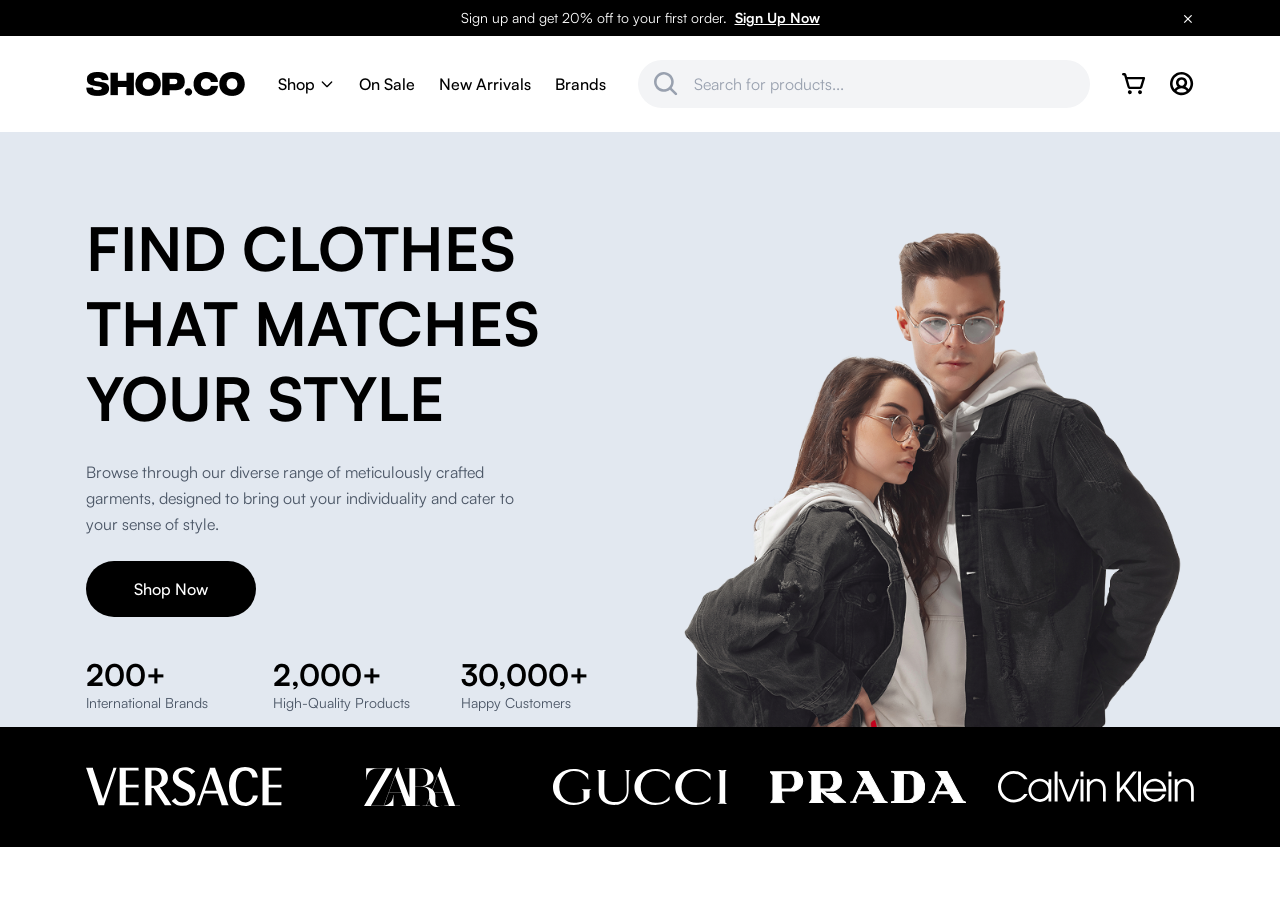
==== commit 16acd328: "Add partners section" ====
--- a/index.html
+++ b/index.html
@@ -96,6 +96,28 @@
       </div>
     </div>
   </section>
+  <!-- Partners -->
+  <section class="w-full bg-black">
+    <div class="container py-2 md:py-5">
+      <div class="grid grid-cols-2 md:grid-cols-5 gap-6 md:gap-8 items-center justify-items-center">
+        <div class="w-full flex items-center justify-center h-20">
+          <img src="./images/versace.svg" alt="Versace" class="h-10 w-auto">
+        </div>
+        <div class="w-full flex items-center justify-center h-20">
+          <img src="./images/zara.svg" alt="Zara" class="h-10 w-auto">
+        </div>
+        <div class="w-full flex items-center justify-center h-20">
+          <img src="./images/gucci.svg" alt="Gucci" class="h-10 w-auto">
+        </div>
+        <div class="w-full flex items-center justify-center h-20">
+          <img src="./images/prada.svg" alt="Prada" class="h-10 w-auto">
+        </div>
+        <div class="w-full flex items-center justify-center h-20">
+          <img src="./images/calvin-klein.svg" alt="Calvin Klein" class="h-10 w-auto">
+        </div>
+      </div>
+    </div>
+  </section>
 </body>
 
 </html>
--- a/output.css
+++ b/output.css
@@ -273,14 +273,23 @@
   .h-4 {
     height: calc(var(--spacing) * 4);
   }
+  .h-10 {
+    height: calc(var(--spacing) * 10);
+  }
   .h-12 {
     height: calc(var(--spacing) * 12);
   }
+  .h-20 {
+    height: calc(var(--spacing) * 20);
+  }
   .h-auto {
     height: auto;
   }
   .w-4 {
     width: calc(var(--spacing) * 4);
+  }
+  .w-auto {
+    width: auto;
   }
   .w-fit {
     width: fit-content;
@@ -320,6 +329,9 @@
   .grid-cols-1 {
     grid-template-columns: repeat(1, minmax(0, 1fr));
   }
+  .grid-cols-2 {
+    grid-template-columns: repeat(2, minmax(0, 1fr));
+  }
   .grid-cols-3 {
     grid-template-columns: repeat(3, minmax(0, 1fr));
   }
@@ -334,6 +346,9 @@
   }
   .justify-center {
     justify-content: center;
+  }
+  .justify-items-center {
+    justify-items: center;
   }
   .gap-1 {
     gap: calc(var(--spacing) * 1);
@@ -383,6 +398,9 @@
   }
   .py-8 {
     padding-block: calc(var(--spacing) * 8);
+  }
+  .py-12 {
+    padding-block: calc(var(--spacing) * 12);
   }
   .pt-4 {
     padding-top: calc(var(--spacing) * 4);
@@ -504,9 +522,39 @@
       grid-template-columns: repeat(2, minmax(0, 1fr));
     }
   }
+  .md\:grid-cols-5 {
+    @media (width >= 48rem) {
+      grid-template-columns: repeat(5, minmax(0, 1fr));
+    }
+  }
   .md\:justify-end {
     @media (width >= 48rem) {
       justify-content: flex-end;
+    }
+  }
+  .md\:gap-8 {
+    @media (width >= 48rem) {
+      gap: calc(var(--spacing) * 8);
+    }
+  }
+  .md\:py-5 {
+    @media (width >= 48rem) {
+      padding-block: calc(var(--spacing) * 5);
+    }
+  }
+  .md\:py-6 {
+    @media (width >= 48rem) {
+      padding-block: calc(var(--spacing) * 6);
+    }
+  }
+  .md\:py-8 {
+    @media (width >= 48rem) {
+      padding-block: calc(var(--spacing) * 8);
+    }
+  }
+  .md\:py-10 {
+    @media (width >= 48rem) {
+      padding-block: calc(var(--spacing) * 10);
     }
   }
   .md\:py-16 {
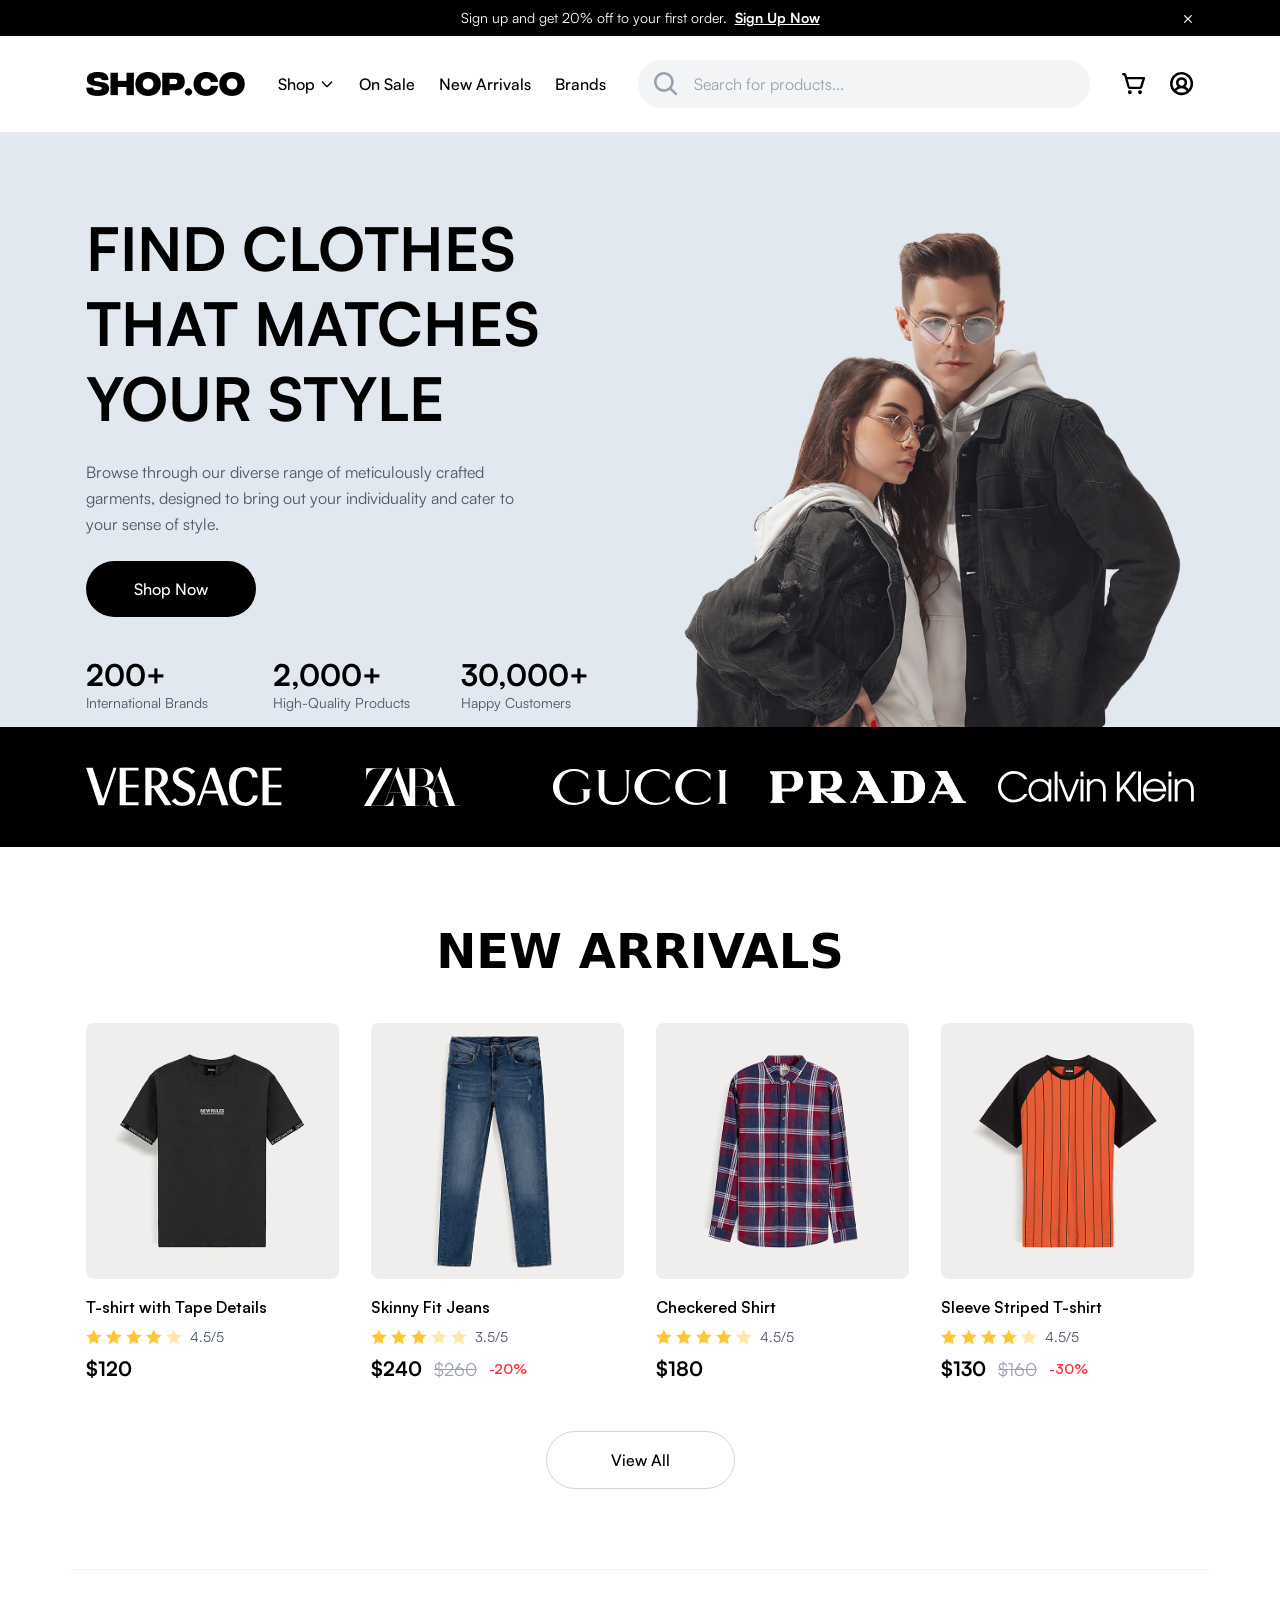
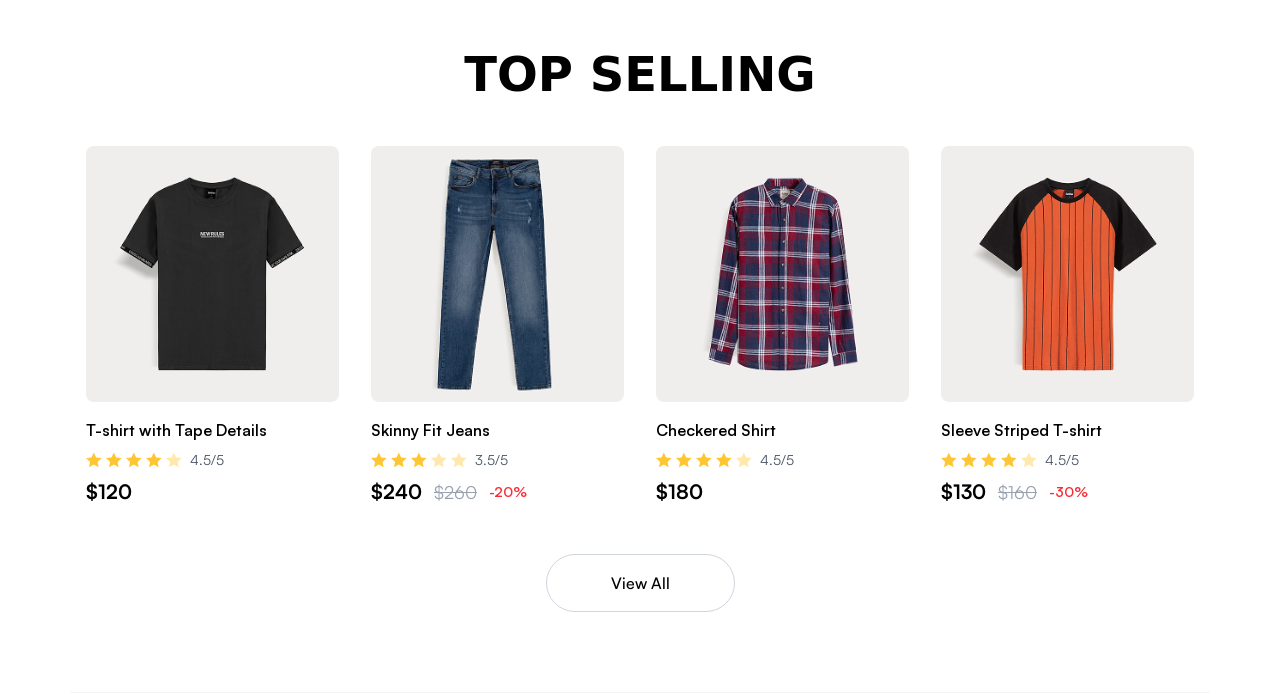
==== commit aff4df91: "Add new arrival and top selling section" ====
--- a/index.html
+++ b/index.html
@@ -118,6 +118,222 @@
       </div>
     </div>
   </section>
+  <!-- New Arrivals -->
+  <section class="w-full bg-white">
+    <div class="container px-4 py-16 md:py-20 border-b border-gray-100">
+      <!-- Section Heading -->
+      <div class="flex justify-center mb-12">
+        <h2 class="text-4xl md:text-5xl font-bold text-black font-anton">NEW ARRIVALS</h2>
+      </div>
+      <!-- Products Grid -->
+      <div class="grid grid-cols-1 md:grid-cols-2 lg:grid-cols-4 gap-6 md:gap-8 mb-12">
+        <!-- Product 1 -->
+        <div class="flex flex-col gap-4">
+          <div class="bg-gray-200 rounded-lg overflow-hidden h-64 flex items-center justify-center">
+            <img src="./images/tshirt.png" alt="T-shirt with Tape Details" class="w-full h-full object-cover">
+          </div>
+          <div>
+            <h3 class="text-base font-semibold text-black mb-2">T-shirt with Tape Details</h3>
+            <div class="flex items-center gap-2 mb-2">
+              <div class="flex gap-1">
+                <img src="./images/star.svg" alt="star" class="w-4 h-4">
+                <img src="./images/star.svg" alt="star" class="w-4 h-4">
+                <img src="./images/star.svg" alt="star" class="w-4 h-4">
+                <img src="./images/star.svg" alt="star" class="w-4 h-4">
+                <img src="./images/star.svg" alt="star" class="w-4 h-4 opacity-40">
+              </div>
+              <span class="text-sm text-gray-600">4.5/5</span>
+            </div>
+            <div class="flex items-center gap-3">
+              <span class="text-xl font-bold text-black">$120</span>
+            </div>
+          </div>
+        </div>
+        <!-- Product 2 -->
+        <div class="flex flex-col gap-4">
+          <div class="bg-gray-200 rounded-lg overflow-hidden h-64 flex items-center justify-center">
+            <img src="./images/jeans.png" alt="Skinny Fit Jeans" class="w-full h-full object-cover">
+          </div>
+          <div>
+            <h3 class="text-base font-semibold text-black mb-2">Skinny Fit Jeans</h3>
+            <div class="flex items-center gap-2 mb-2">
+              <div class="flex gap-1">
+                <img src="./images/star.svg" alt="star" class="w-4 h-4">
+                <img src="./images/star.svg" alt="star" class="w-4 h-4">
+                <img src="./images/star.svg" alt="star" class="w-4 h-4">
+                <img src="./images/star.svg" alt="star" class="w-4 h-4 opacity-40">
+                <img src="./images/star.svg" alt="star" class="w-4 h-4 opacity-40">
+              </div>
+              <span class="text-sm text-gray-600">3.5/5</span>
+            </div>
+            <div class="flex items-center gap-3">
+              <span class="text-xl font-bold text-black">$240</span>
+              <span class="text-lg text-gray-400 line-through">$260</span>
+              <span class="text-sm font-semibold text-red-500">-20%</span>
+            </div>
+          </div>
+        </div>
+        <!-- Product 3 -->
+        <div class="flex flex-col gap-4">
+          <div class="bg-gray-200 rounded-lg overflow-hidden h-64 flex items-center justify-center">
+            <img src="./images/shirt.png" alt="Checkered Shirt" class="w-full h-full object-cover">
+          </div>
+          <div>
+            <h3 class="text-base font-semibold text-black mb-2">Checkered Shirt</h3>
+            <div class="flex items-center gap-2 mb-2">
+              <div class="flex gap-1">
+                <img src="./images/star.svg" alt="star" class="w-4 h-4">
+                <img src="./images/star.svg" alt="star" class="w-4 h-4">
+                <img src="./images/star.svg" alt="star" class="w-4 h-4">
+                <img src="./images/star.svg" alt="star" class="w-4 h-4">
+                <img src="./images/star.svg" alt="star" class="w-4 h-4 opacity-40">
+              </div>
+              <span class="text-sm text-gray-600">4.5/5</span>
+            </div>
+            <div class="flex items-center gap-3">
+              <span class="text-xl font-bold text-black">$180</span>
+            </div>
+          </div>
+        </div>
+        <!-- Product 4 -->
+        <div class="flex flex-col gap-4">
+          <div class="bg-gray-200 rounded-lg overflow-hidden h-64 flex items-center justify-center">
+            <img src="./images/sleeve-tshirt.png" alt="Sleeve Striped T-shirt" class="w-full h-full object-cover">
+          </div>
+          <div>
+            <h3 class="text-base font-semibold text-black mb-2">Sleeve Striped T-shirt</h3>
+            <div class="flex items-center gap-2 mb-2">
+              <div class="flex gap-1">
+                <img src="./images/star.svg" alt="star" class="w-4 h-4">
+                <img src="./images/star.svg" alt="star" class="w-4 h-4">
+                <img src="./images/star.svg" alt="star" class="w-4 h-4">
+                <img src="./images/star.svg" alt="star" class="w-4 h-4">
+                <img src="./images/star.svg" alt="star" class="w-4 h-4 opacity-40">
+              </div>
+              <span class="text-sm text-gray-600">4.5/5</span>
+            </div>
+            <div class="flex items-center gap-3">
+              <span class="text-xl font-bold text-black">$130</span>
+              <span class="text-lg text-gray-400 line-through">$160</span>
+              <span class="text-sm font-semibold text-red-500">-30%</span>
+            </div>
+          </div>
+        </div>
+      </div>
+      <!-- View All Button -->
+      <div class="flex justify-center">
+        <button class="bg-white border border-gray-300 rounded-full px-16 py-4 font-medium text-black hover:bg-gray-50 transition"> View All </button>
+      </div>
+    </div>
+  </section>
+  <!-- Top selling -->
+  <section class="w-full bg-white">
+    <div class="container px-4 py-16 md:py-20 border-b border-gray-100">
+      <!-- Section Heading -->
+      <div class="flex justify-center mb-12">
+        <h2 class="text-4xl md:text-5xl font-bold text-black font-anton">TOP SELLING</h2>
+      </div>
+      <!-- Products Grid -->
+      <div class="grid grid-cols-1 md:grid-cols-2 lg:grid-cols-4 gap-6 md:gap-8 mb-12">
+        <!-- Product 1 -->
+        <div class="flex flex-col gap-4">
+          <div class="bg-gray-200 rounded-lg overflow-hidden h-64 flex items-center justify-center">
+            <img src="./images/tshirt.png" alt="T-shirt with Tape Details" class="w-full h-full object-cover">
+          </div>
+          <div>
+            <h3 class="text-base font-semibold text-black mb-2">T-shirt with Tape Details</h3>
+            <div class="flex items-center gap-2 mb-2">
+              <div class="flex gap-1">
+                <img src="./images/star.svg" alt="star" class="w-4 h-4">
+                <img src="./images/star.svg" alt="star" class="w-4 h-4">
+                <img src="./images/star.svg" alt="star" class="w-4 h-4">
+                <img src="./images/star.svg" alt="star" class="w-4 h-4">
+                <img src="./images/star.svg" alt="star" class="w-4 h-4 opacity-40">
+              </div>
+              <span class="text-sm text-gray-600">4.5/5</span>
+            </div>
+            <div class="flex items-center gap-3">
+              <span class="text-xl font-bold text-black">$120</span>
+            </div>
+          </div>
+        </div>
+        <!-- Product 2 -->
+        <div class="flex flex-col gap-4">
+          <div class="bg-gray-200 rounded-lg overflow-hidden h-64 flex items-center justify-center">
+            <img src="./images/jeans.png" alt="Skinny Fit Jeans" class="w-full h-full object-cover">
+          </div>
+          <div>
+            <h3 class="text-base font-semibold text-black mb-2">Skinny Fit Jeans</h3>
+            <div class="flex items-center gap-2 mb-2">
+              <div class="flex gap-1">
+                <img src="./images/star.svg" alt="star" class="w-4 h-4">
+                <img src="./images/star.svg" alt="star" class="w-4 h-4">
+                <img src="./images/star.svg" alt="star" class="w-4 h-4">
+                <img src="./images/star.svg" alt="star" class="w-4 h-4 opacity-40">
+                <img src="./images/star.svg" alt="star" class="w-4 h-4 opacity-40">
+              </div>
+              <span class="text-sm text-gray-600">3.5/5</span>
+            </div>
+            <div class="flex items-center gap-3">
+              <span class="text-xl font-bold text-black">$240</span>
+              <span class="text-lg text-gray-400 line-through">$260</span>
+              <span class="text-sm font-semibold text-red-500">-20%</span>
+            </div>
+          </div>
+        </div>
+        <!-- Product 3 -->
+        <div class="flex flex-col gap-4">
+          <div class="bg-gray-200 rounded-lg overflow-hidden h-64 flex items-center justify-center">
+            <img src="./images/shirt.png" alt="Checkered Shirt" class="w-full h-full object-cover">
+          </div>
+          <div>
+            <h3 class="text-base font-semibold text-black mb-2">Checkered Shirt</h3>
+            <div class="flex items-center gap-2 mb-2">
+              <div class="flex gap-1">
+                <img src="./images/star.svg" alt="star" class="w-4 h-4">
+                <img src="./images/star.svg" alt="star" class="w-4 h-4">
+                <img src="./images/star.svg" alt="star" class="w-4 h-4">
+                <img src="./images/star.svg" alt="star" class="w-4 h-4">
+                <img src="./images/star.svg" alt="star" class="w-4 h-4 opacity-40">
+              </div>
+              <span class="text-sm text-gray-600">4.5/5</span>
+            </div>
+            <div class="flex items-center gap-3">
+              <span class="text-xl font-bold text-black">$180</span>
+            </div>
+          </div>
+        </div>
+        <!-- Product 4 -->
+        <div class="flex flex-col gap-4">
+          <div class="bg-gray-200 rounded-lg overflow-hidden h-64 flex items-center justify-center">
+            <img src="./images/sleeve-tshirt.png" alt="Sleeve Striped T-shirt" class="w-full h-full object-cover">
+          </div>
+          <div>
+            <h3 class="text-base font-semibold text-black mb-2">Sleeve Striped T-shirt</h3>
+            <div class="flex items-center gap-2 mb-2">
+              <div class="flex gap-1">
+                <img src="./images/star.svg" alt="star" class="w-4 h-4">
+                <img src="./images/star.svg" alt="star" class="w-4 h-4">
+                <img src="./images/star.svg" alt="star" class="w-4 h-4">
+                <img src="./images/star.svg" alt="star" class="w-4 h-4">
+                <img src="./images/star.svg" alt="star" class="w-4 h-4 opacity-40">
+              </div>
+              <span class="text-sm text-gray-600">4.5/5</span>
+            </div>
+            <div class="flex items-center gap-3">
+              <span class="text-xl font-bold text-black">$130</span>
+              <span class="text-lg text-gray-400 line-through">$160</span>
+              <span class="text-sm font-semibold text-red-500">-30%</span>
+            </div>
+          </div>
+        </div>
+      </div>
+      <!-- View All Button -->
+      <div class="flex justify-center">
+        <button class="bg-white border border-gray-300 rounded-full px-16 py-4 font-medium text-black hover:bg-gray-50 transition"> View All </button>
+      </div>
+    </div>
+  </section>
 </body>
 
 </html>
--- a/output.css
+++ b/output.css
@@ -6,8 +6,11 @@
     --font-sans: 'Satoshi', system-ui, -apple-system, 'Segoe UI', sans-serif;
     --font-mono: ui-monospace, SFMono-Regular, Menlo, Monaco, Consolas, "Liberation Mono",
       "Courier New", monospace;
+    --color-red-500: oklch(63.7% 0.237 25.331);
     --color-slate-200: oklch(92.9% 0.013 255.508);
+    --color-gray-50: oklch(98.5% 0.002 247.839);
     --color-gray-100: oklch(96.7% 0.003 264.542);
+    --color-gray-200: oklch(92.8% 0.006 264.531);
     --color-gray-300: oklch(87.2% 0.01 258.338);
     --color-gray-400: oklch(70.7% 0.022 261.325);
     --color-gray-500: oklch(55.1% 0.027 264.364);
@@ -24,6 +27,8 @@
     --text-base--line-height: calc(1.5 / 1);
     --text-lg: 1.125rem;
     --text-lg--line-height: calc(1.75 / 1.125);
+    --text-xl: 1.25rem;
+    --text-xl--line-height: calc(1.75 / 1.25);
     --text-2xl: 1.5rem;
     --text-2xl--line-height: calc(2 / 1.5);
     --text-3xl: 1.875rem;
@@ -41,10 +46,12 @@
     --tracking-tight: -0.025em;
     --leading-tight: 1.25;
     --leading-relaxed: 1.625;
+    --radius-lg: 0.5rem;
     --default-transition-duration: 150ms;
     --default-transition-timing-function: cubic-bezier(0.4, 0, 0.2, 1);
     --default-font-family: var(--font-sans);
     --default-mono-font-family: var(--font-mono);
+    --font-anton: 'Anton', system-ui, -apple-system, 'Segoe UI', sans-serif;
   }
 }
 @layer base {
@@ -248,6 +255,12 @@
       max-width: 1240px;
     }
   }
+  .mb-2 {
+    margin-bottom: calc(var(--spacing) * 2);
+  }
+  .mb-12 {
+    margin-bottom: calc(var(--spacing) * 12);
+  }
   .ml-1 {
     margin-left: calc(var(--spacing) * 1);
   }
@@ -282,8 +295,14 @@
   .h-20 {
     height: calc(var(--spacing) * 20);
   }
+  .h-64 {
+    height: calc(var(--spacing) * 64);
+  }
   .h-auto {
     height: auto;
+  }
+  .h-full {
+    height: 100%;
   }
   .w-4 {
     width: calc(var(--spacing) * 4);
@@ -353,31 +372,65 @@
   .gap-1 {
     gap: calc(var(--spacing) * 1);
   }
+  .gap-2 {
+    gap: calc(var(--spacing) * 2);
+  }
+  .gap-3 {
+    gap: calc(var(--spacing) * 3);
+  }
+  .gap-4 {
+    gap: calc(var(--spacing) * 4);
+  }
   .gap-6 {
     gap: calc(var(--spacing) * 6);
   }
   .gap-8 {
     gap: calc(var(--spacing) * 8);
   }
+  .overflow-hidden {
+    overflow: hidden;
+  }
   .rounded-full {
     border-radius: calc(infinity * 1px);
+  }
+  .rounded-lg {
+    border-radius: var(--radius-lg);
   }
   .border {
     border-style: var(--tw-border-style);
     border-width: 1px;
   }
+  .border-b {
+    border-bottom-style: var(--tw-border-style);
+    border-bottom-width: 1px;
+  }
+  .border-gray-100 {
+    border-color: var(--color-gray-100);
+  }
+  .border-gray-200 {
+    border-color: var(--color-gray-200);
+  }
+  .border-gray-300 {
+    border-color: var(--color-gray-300);
+  }
   .bg-black {
     background-color: var(--color-black);
   }
   .bg-gray-100 {
     background-color: var(--color-gray-100);
   }
+  .bg-gray-200 {
+    background-color: var(--color-gray-200);
+  }
   .bg-slate-200 {
     background-color: var(--color-slate-200);
   }
   .bg-white {
     background-color: var(--color-white);
   }
+  .object-cover {
+    object-fit: cover;
+  }
   .px-4 {
     padding-inline: calc(var(--spacing) * 4);
   }
@@ -387,6 +440,9 @@
   .px-12 {
     padding-inline: calc(var(--spacing) * 12);
   }
+  .px-16 {
+    padding-inline: calc(var(--spacing) * 16);
+  }
   .py-2 {
     padding-block: calc(var(--spacing) * 2);
   }
@@ -402,6 +458,9 @@
   .py-12 {
     padding-block: calc(var(--spacing) * 12);
   }
+  .py-16 {
+    padding-block: calc(var(--spacing) * 16);
+  }
   .pt-4 {
     padding-top: calc(var(--spacing) * 4);
   }
@@ -410,6 +469,9 @@
   }
   .pl-14 {
     padding-left: calc(var(--spacing) * 14);
+  }
+  .font-anton {
+    font-family: var(--font-anton);
   }
   .text-2xl {
     font-size: var(--text-2xl);
@@ -431,6 +493,10 @@
     font-size: var(--text-sm);
     line-height: var(--tw-leading, var(--text-sm--line-height));
   }
+  .text-xl {
+    font-size: var(--text-xl);
+    line-height: var(--tw-leading, var(--text-xl--line-height));
+  }
   .leading-relaxed {
     --tw-leading: var(--leading-relaxed);
     line-height: var(--leading-relaxed);
@@ -447,6 +513,10 @@
     --tw-font-weight: var(--font-weight-medium);
     font-weight: var(--font-weight-medium);
   }
+  .font-semibold {
+    --tw-font-weight: var(--font-weight-semibold);
+    font-weight: var(--font-weight-semibold);
+  }
   .text-black {
     color: var(--color-black);
   }
@@ -456,8 +526,14 @@
   .text-gray-600 {
     color: var(--color-gray-600);
   }
+  .text-red-500 {
+    color: var(--color-red-500);
+  }
   .text-white {
     color: var(--color-white);
+  }
+  .line-through {
+    text-decoration-line: line-through;
   }
   .underline {
     text-decoration-line: underline;
@@ -466,6 +542,9 @@
     &::placeholder {
       color: var(--color-gray-400);
     }
+  }
+  .opacity-40 {
+    opacity: 40%;
   }
   .outline {
     outline-style: var(--tw-outline-style);
@@ -483,6 +562,13 @@
   .select-none {
     -webkit-user-select: none;
     user-select: none;
+  }
+  .hover\:bg-gray-50 {
+    &:hover {
+      @media (hover: hover) {
+        background-color: var(--color-gray-50);
+      }
+    }
   }
   .hover\:bg-gray-900 {
     &:hover {
@@ -562,6 +648,11 @@
       padding-block: calc(var(--spacing) * 16);
     }
   }
+  .md\:py-20 {
+    @media (width >= 48rem) {
+      padding-block: calc(var(--spacing) * 20);
+    }
+  }
   .md\:pt-16 {
     @media (width >= 48rem) {
       padding-top: calc(var(--spacing) * 16);
@@ -577,6 +668,11 @@
     @media (width >= 48rem) {
       font-size: var(--text-5xl);
       line-height: var(--tw-leading, var(--text-5xl--line-height));
+    }
+  }
+  .lg\:grid-cols-4 {
+    @media (width >= 64rem) {
+      grid-template-columns: repeat(4, minmax(0, 1fr));
     }
   }
   .lg\:text-6xl {
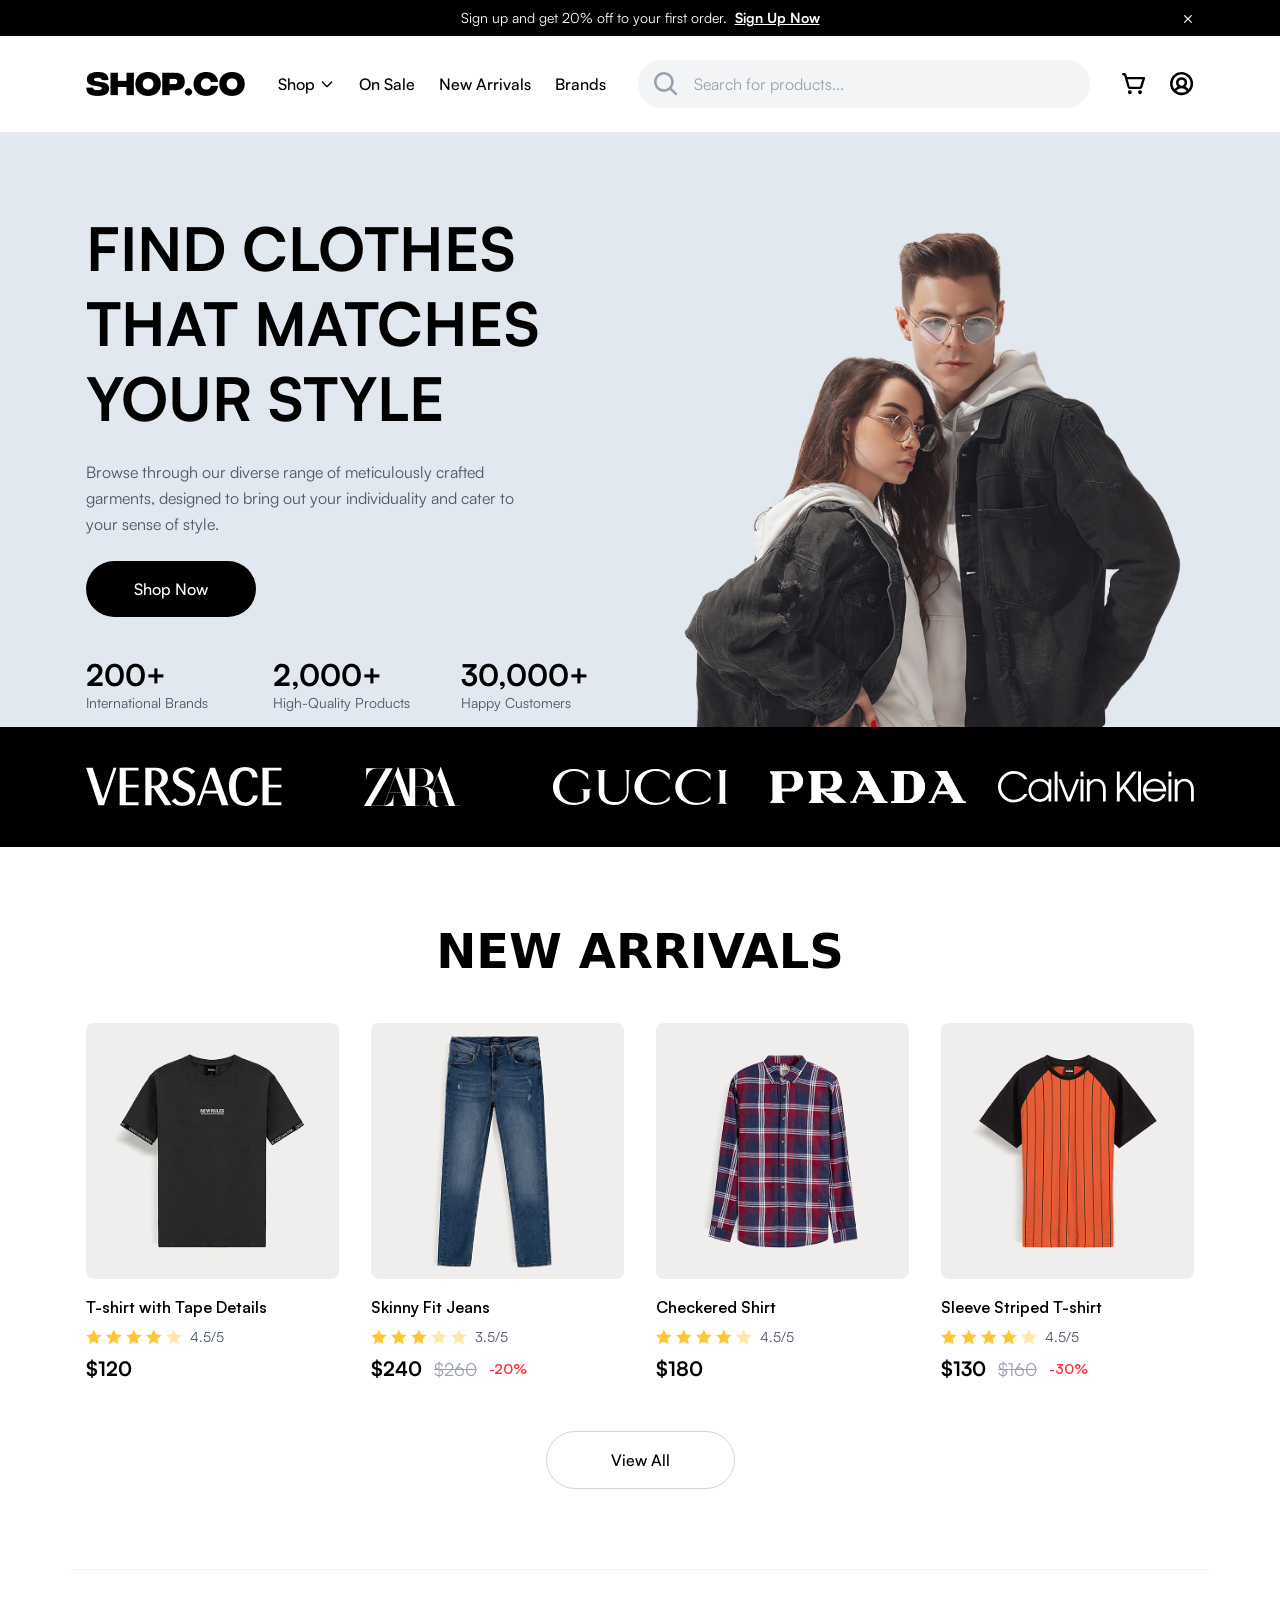
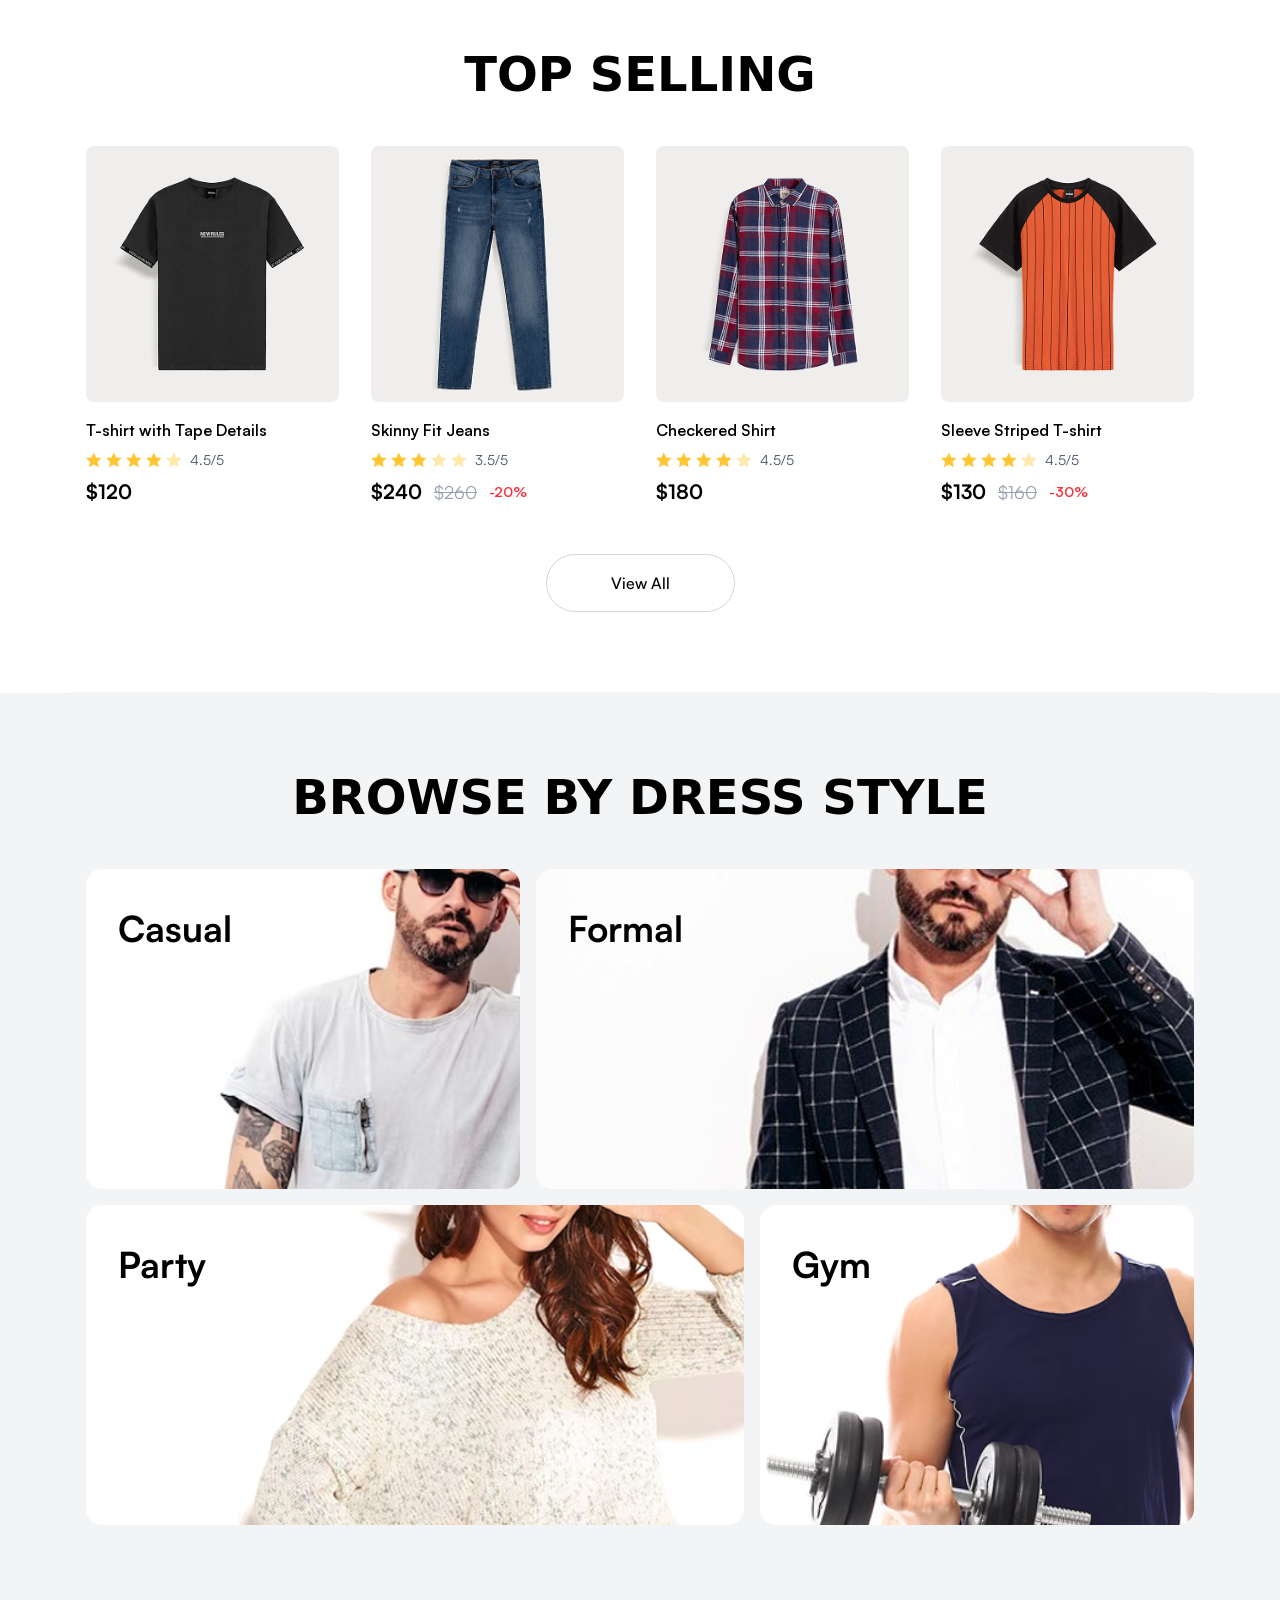
==== commit 0414be01: "Add Browse By Dress Style section" ====
--- a/index.html
+++ b/index.html
@@ -226,7 +226,7 @@
       </div>
     </div>
   </section>
-  <!-- Top selling -->
+  <!-- Top Selling -->
   <section class="w-full bg-white">
     <div class="container px-4 py-16 md:py-20 border-b border-gray-100">
       <!-- Section Heading -->
@@ -334,6 +334,54 @@
       </div>
     </div>
   </section>
+  <!-- Browse By Dress Style -->
+  <section class="w-full bg-gray-100">
+    <div class="container px-4 py-16 md:py-20">
+      <!-- Section Heading -->
+      <div class="flex justify-center mb-12">
+        <h2 class="text-4xl md:text-5xl font-bold text-black font-anton">BROWSE BY DRESS STYLE</h2>
+      </div>
+      <!-- Categories Grid -->
+      <div class="grid grid-cols-1 md:grid-cols-5 gap-2 md:gap-4">
+        <!-- Casual -->
+        <div class="relative rounded-2xl overflow-hidden group cursor-pointer col-span-2">
+          <img src="./images/casual.png" alt="Casual" class="w-full h-64 md:h-80 object-cover group-hover:scale-105 transition">
+          <div class="absolute top-2 flex items-end">
+            <div class="p-6 md:p-8">
+              <h3 class="text-3xl md:text-4xl font-bold text-black">Casual</h3>
+            </div>
+          </div>
+        </div>
+        <!-- Formal -->
+        <div class="relative rounded-2xl overflow-hidden group cursor-pointer col-span-3">
+          <img src="./images/formal.png" alt="Formal" class="w-full h-64 md:h-80 object-cover group-hover:scale-105 transition">
+          <div class="absolute top-2 flex items-end">
+            <div class="p-6 md:p-8">
+              <h3 class="text-3xl md:text-4xl font-bold text-black">Formal</h3>
+            </div>
+          </div>
+        </div>
+        <!-- Party -->
+        <div class="relative rounded-2xl overflow-hidden group cursor-pointer col-span-3">
+          <img src="./images/party.png" alt="Party" class="w-full h-64 md:h-80 object-cover group-hover:scale-105 transition">
+          <div class="absolute top-2 flex items-end">
+            <div class="p-6 md:p-8">
+              <h3 class="text-3xl md:text-4xl font-bold text-black">Party</h3>
+            </div>
+          </div>
+        </div>
+        <!-- Gym -->
+        <div class="relative rounded-2xl overflow-hidden group cursor-pointer col-span-2">
+          <img src="./images/gym.png" alt="Gym" class="w-full h-64 md:h-80 object-cover group-hover:scale-105 transition">
+          <div class="absolute top-2 flex items-end">
+            <div class="p-6 md:p-8">
+              <h3 class="text-3xl md:text-4xl font-bold text-black">Gym</h3>
+            </div>
+          </div>
+        </div>
+      </div>
+    </div>
+  </section>
 </body>
 
 </html>
--- a/output.css
+++ b/output.css
@@ -47,6 +47,7 @@
     --leading-tight: 1.25;
     --leading-relaxed: 1.625;
     --radius-lg: 0.5rem;
+    --radius-2xl: 1rem;
     --default-transition-duration: 150ms;
     --default-transition-timing-function: cubic-bezier(0.4, 0, 0.2, 1);
     --default-font-family: var(--font-sans);
@@ -209,14 +210,26 @@
   .relative {
     position: relative;
   }
+  .inset-0 {
+    inset: calc(var(--spacing) * 0);
+  }
   .top-1 {
     top: calc(var(--spacing) * 1);
   }
   .top-1\/2 {
     top: calc(1 / 2 * 100%);
   }
+  .top-2 {
+    top: calc(var(--spacing) * 2);
+  }
   .right-4 {
     right: calc(var(--spacing) * 4);
+  }
+  .col-span-2 {
+    grid-column: span 2 / span 2;
+  }
+  .col-span-3 {
+    grid-column: span 3 / span 3;
   }
   .container {
     width: 100%;
@@ -360,6 +373,9 @@
   .items-center {
     align-items: center;
   }
+  .items-end {
+    align-items: flex-end;
+  }
   .justify-between {
     justify-content: space-between;
   }
@@ -389,6 +405,9 @@
   }
   .overflow-hidden {
     overflow: hidden;
+  }
+  .rounded-2xl {
+    border-radius: var(--radius-2xl);
   }
   .rounded-full {
     border-radius: calc(infinity * 1px);
@@ -431,6 +450,9 @@
   .object-cover {
     object-fit: cover;
   }
+  .p-6 {
+    padding: calc(var(--spacing) * 6);
+  }
   .px-4 {
     padding-inline: calc(var(--spacing) * 4);
   }
@@ -476,6 +498,10 @@
   .text-2xl {
     font-size: var(--text-2xl);
     line-height: var(--tw-leading, var(--text-2xl--line-height));
+  }
+  .text-3xl {
+    font-size: var(--text-3xl);
+    line-height: var(--tw-leading, var(--text-3xl--line-height));
   }
   .text-4xl {
     font-size: var(--text-4xl);
@@ -562,6 +588,16 @@
   .select-none {
     -webkit-user-select: none;
     user-select: none;
+  }
+  .group-hover\:scale-105 {
+    &:is(:where(.group):hover *) {
+      @media (hover: hover) {
+        --tw-scale-x: 105%;
+        --tw-scale-y: 105%;
+        --tw-scale-z: 105%;
+        scale: var(--tw-scale-x) var(--tw-scale-y);
+      }
+    }
   }
   .hover\:bg-gray-50 {
     &:hover {
@@ -603,6 +639,11 @@
       display: flex;
     }
   }
+  .md\:h-80 {
+    @media (width >= 48rem) {
+      height: calc(var(--spacing) * 80);
+    }
+  }
   .md\:grid-cols-2 {
     @media (width >= 48rem) {
       grid-template-columns: repeat(2, minmax(0, 1fr));
@@ -618,9 +659,19 @@
       justify-content: flex-end;
     }
   }
+  .md\:gap-4 {
+    @media (width >= 48rem) {
+      gap: calc(var(--spacing) * 4);
+    }
+  }
   .md\:gap-8 {
     @media (width >= 48rem) {
       gap: calc(var(--spacing) * 8);
+    }
+  }
+  .md\:p-8 {
+    @media (width >= 48rem) {
+      padding: calc(var(--spacing) * 8);
     }
   }
   .md\:py-5 {
@@ -662,6 +713,12 @@
     @media (width >= 48rem) {
       font-size: var(--text-3xl);
       line-height: var(--tw-leading, var(--text-3xl--line-height));
+    }
+  }
+  .md\:text-4xl {
+    @media (width >= 48rem) {
+      font-size: var(--text-4xl);
+      line-height: var(--tw-leading, var(--text-4xl--line-height));
     }
   }
   .md\:text-5xl {
@@ -831,6 +888,21 @@
   inherits: false;
   initial-value: solid;
 }
+@property --tw-scale-x {
+  syntax: "*";
+  inherits: false;
+  initial-value: 1;
+}
+@property --tw-scale-y {
+  syntax: "*";
+  inherits: false;
+  initial-value: 1;
+}
+@property --tw-scale-z {
+  syntax: "*";
+  inherits: false;
+  initial-value: 1;
+}
 @layer properties {
   @supports ((-webkit-hyphens: none) and (not (margin-trim: inline))) or ((-moz-orient: inline) and (not (color:rgb(from red r g b)))) {
     *, ::before, ::after, ::backdrop {
@@ -841,6 +913,9 @@
       --tw-leading: initial;
       --tw-font-weight: initial;
       --tw-outline-style: solid;
-    }
-  }
-}
+      --tw-scale-x: 1;
+      --tw-scale-y: 1;
+      --tw-scale-z: 1;
+    }
+  }
+}
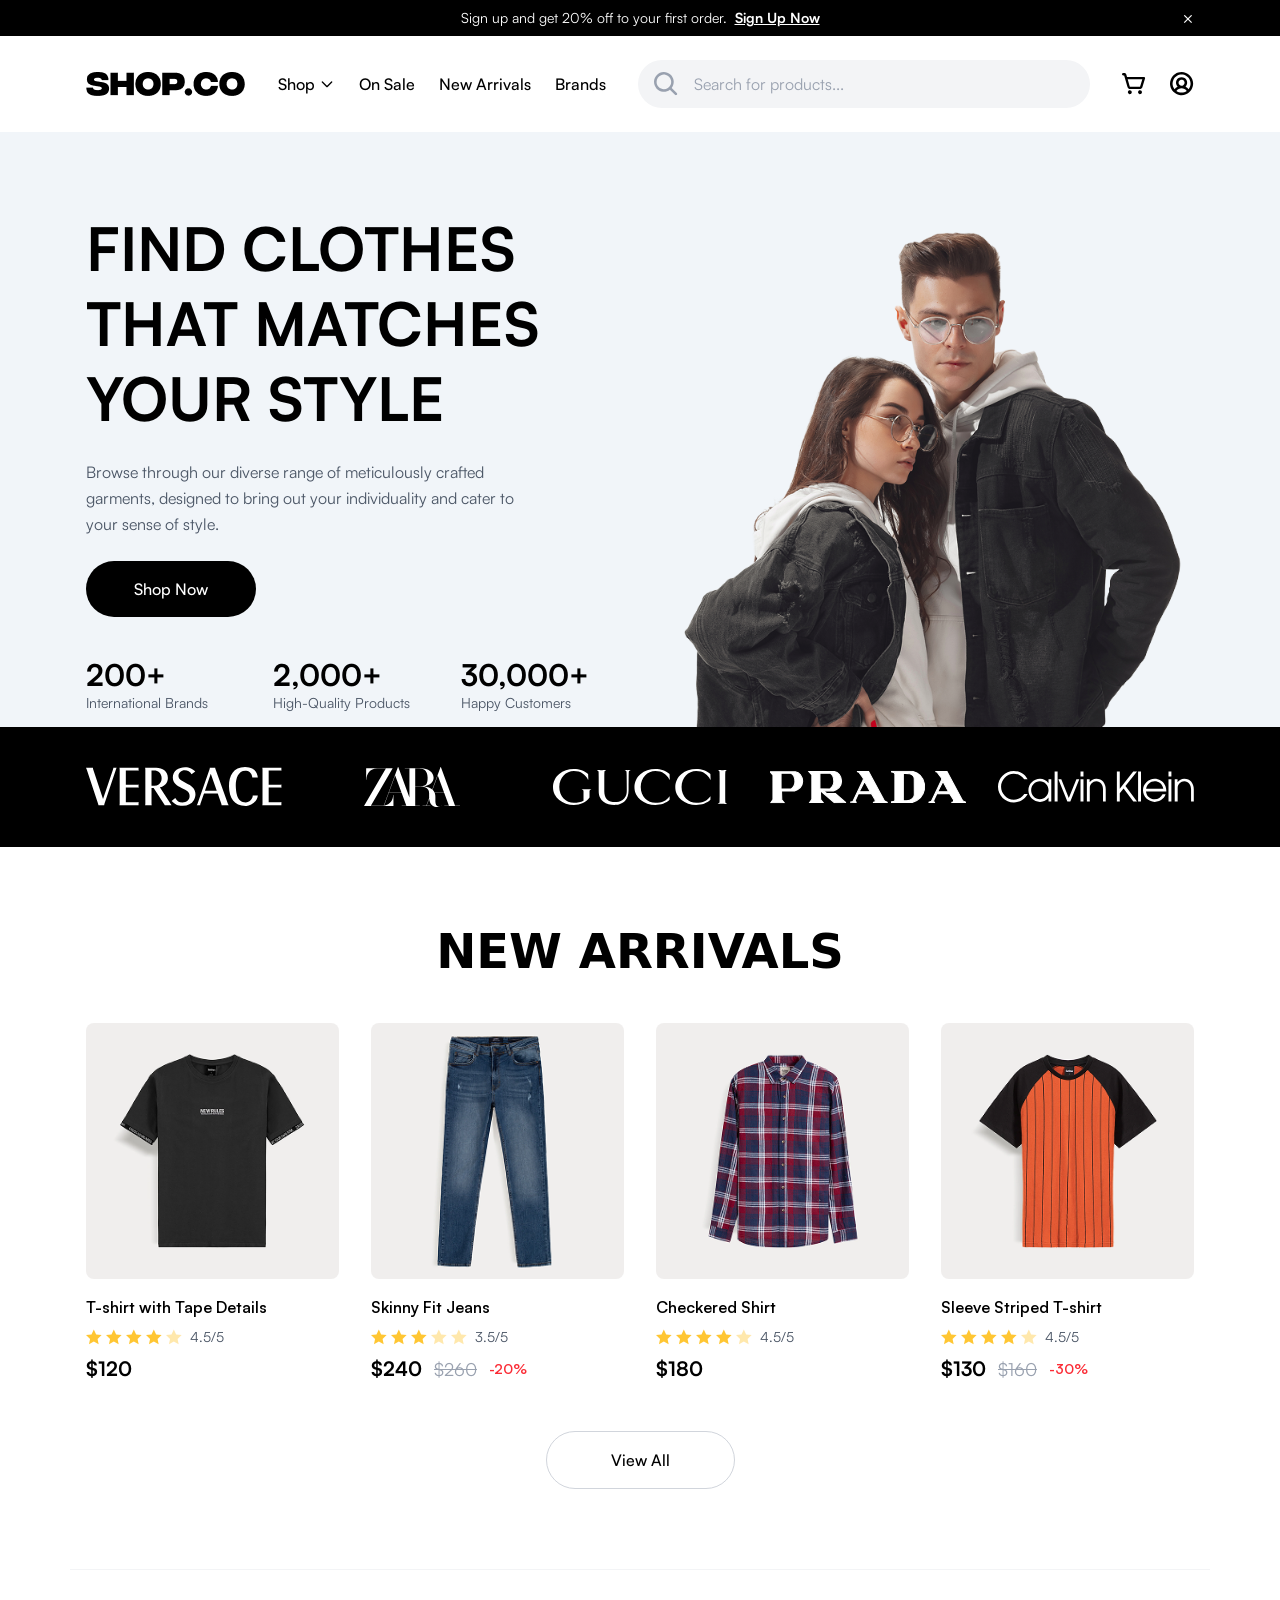
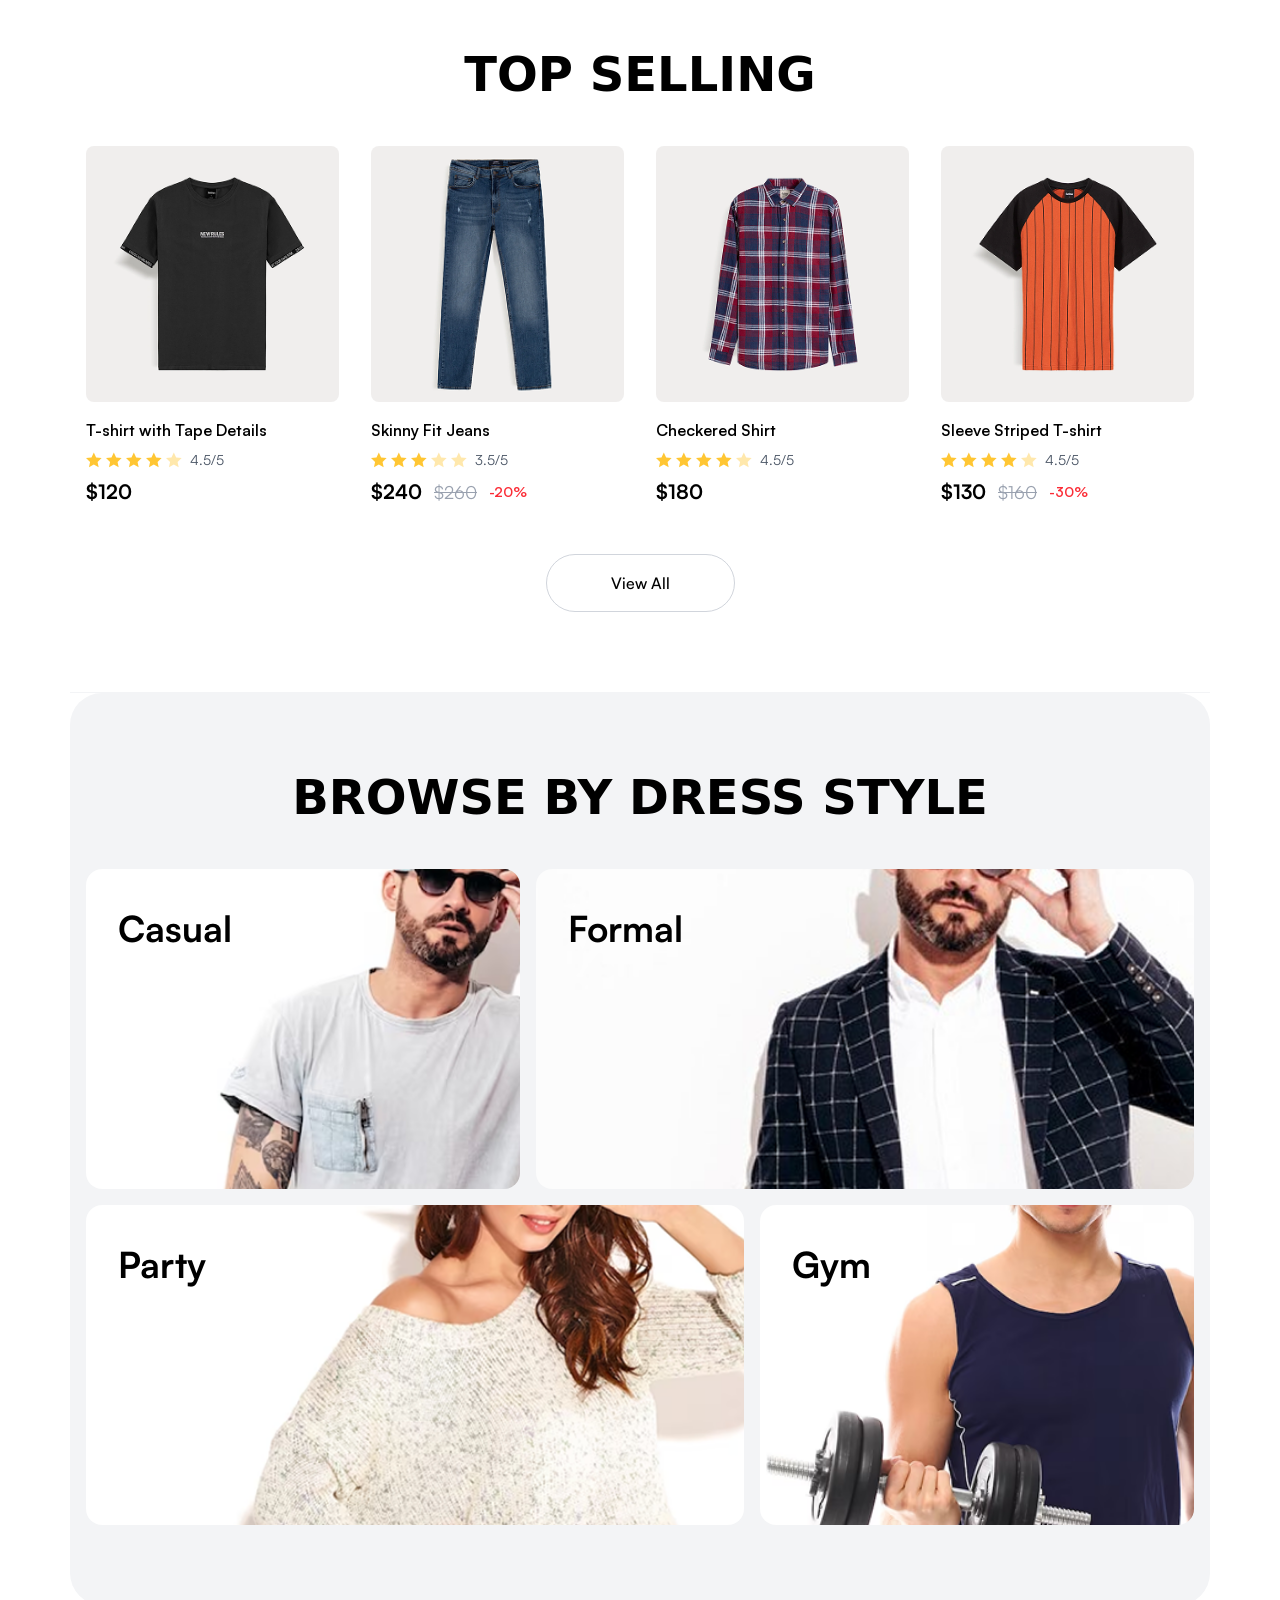
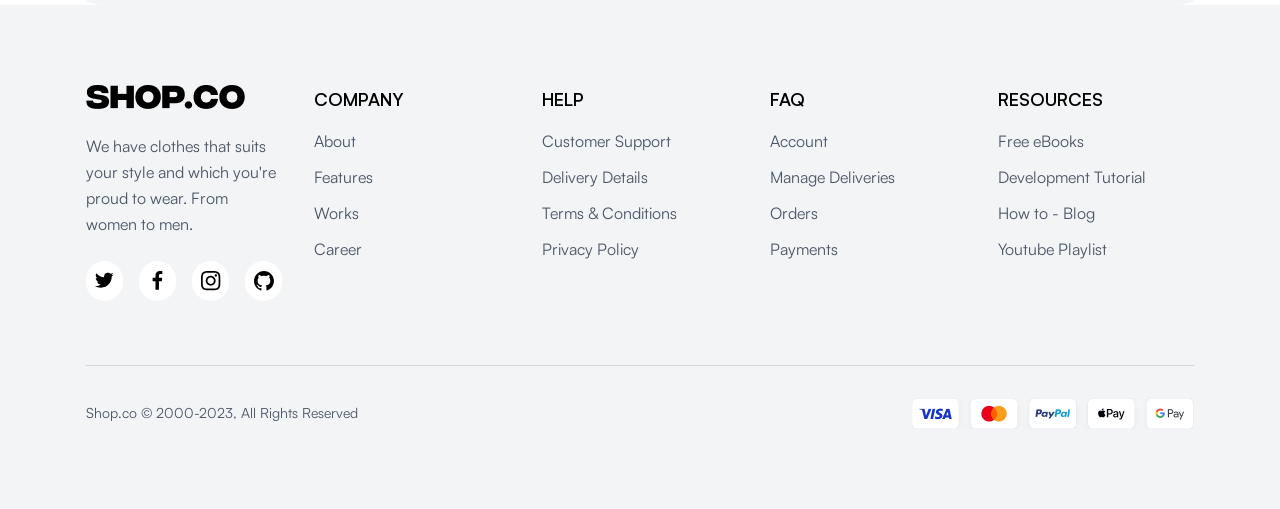
==== commit 5ba51304: "Add footer section" ====
--- a/index.html
+++ b/index.html
@@ -20,7 +20,7 @@
     </div>
   </div>
   <!-- Navigation Bar -->
-  <nav class="w-full bg-white">
+  <nav class="w-full">
     <div class="container flex items-center justify-between py-6">
       <!-- Logo -->
       <div class="flex items-center gap-8">
@@ -62,7 +62,7 @@
     </div>
   </nav>
   <!-- Hero -->
-  <section class="w-full bg-slate-200">
+  <section class="w-full bg-slate-100">
     <div class="container px-4 pt-8 md:pt-16">
       <div class="grid grid-cols-1 md:grid-cols-2 gap-8 items-center">
         <!-- Left Content -->
@@ -119,7 +119,7 @@
     </div>
   </section>
   <!-- New Arrivals -->
-  <section class="w-full bg-white">
+  <section class="w-full">
     <div class="container px-4 py-16 md:py-20 border-b border-gray-100">
       <!-- Section Heading -->
       <div class="flex justify-center mb-12">
@@ -227,7 +227,7 @@
     </div>
   </section>
   <!-- Top Selling -->
-  <section class="w-full bg-white">
+  <section class="w-full">
     <div class="container px-4 py-16 md:py-20 border-b border-gray-100">
       <!-- Section Heading -->
       <div class="flex justify-center mb-12">
@@ -335,8 +335,8 @@
     </div>
   </section>
   <!-- Browse By Dress Style -->
-  <section class="w-full bg-gray-100">
-    <div class="container px-4 py-16 md:py-20">
+  <section class="w-full">
+    <div class="container px-4 py-16 md:py-20 bg-gray-100 rounded-4xl">
       <!-- Section Heading -->
       <div class="flex justify-center mb-12">
         <h2 class="text-4xl md:text-5xl font-bold text-black font-anton">BROWSE BY DRESS STYLE</h2>
@@ -382,6 +382,89 @@
       </div>
     </div>
   </section>
+  <!-- Footer -->
+  <footer class="w-full  bg-gray-100">
+    <div class="container px-4 py-16 md:py-20">
+      <!-- Footer Content -->
+      <div class="grid grid-cols-1 md:grid-cols-2 lg:grid-cols-5 gap-8 mb-16">
+        <!-- Brand Section -->
+        <div class="flex flex-col gap-6">
+          <a href="/"><img src="/images/logo.png" alt="logo"></a>
+          <p class="text-gray-600 max-w-xs leading-relaxed"> We have clothes that suits your style and which you're proud to wear. From women to men. </p>
+          <!-- Social Media Icons -->
+          <div class="flex items-center gap-4">
+            <a href="#" aria-label="Twitter" class="size-10 rounded-full bg-white text-black flex items-center justify-center hover:bg-black hover:text-white transition">
+              <svg class="size-5" viewBox="0 0 12 10" fill="none" xmlns="http://www.w3.org/2000/svg">
+                <path d="M11.1739 1.04756C10.7549 1.23379 10.3126 1.35018 9.84702 1.42002C10.3126 1.14067 10.6851 0.698371 10.848 0.162953C10.4057 0.419022 9.91686 0.605254 9.38144 0.721649C8.96242 0.279348 8.35717 0 7.70535 0C6.44829 0 5.42401 1.02428 5.42401 2.28134C5.42401 2.46758 5.44729 2.63053 5.49385 2.79348C3.60825 2.70037 1.90888 1.79248 0.768207 0.395743C0.581975 0.744929 0.46558 1.11739 0.46558 1.53642C0.46558 2.3279 0.861323 3.02627 1.48986 3.44529C1.11739 3.42202 0.768207 3.3289 0.442301 3.16595V3.18922C0.442301 4.30662 1.23379 5.23778 2.28134 5.44729C2.09511 5.49385 1.8856 5.51713 1.67609 5.51713C1.53641 5.51713 1.37346 5.49385 1.23379 5.47057C1.53641 6.37845 2.37446 7.05354 3.37546 7.05354C2.58397 7.6588 1.60625 8.03126 0.535417 8.03126C0.349185 8.03126 0.162953 8.03126 0 8.00798C1.02428 8.65979 2.21151 9.03226 3.51513 9.03226C7.72863 9.03226 10.0333 5.54041 10.0333 2.51413C10.0333 2.42102 10.0333 2.30462 10.0333 2.21151C10.4756 1.90888 10.8713 1.51314 11.1739 1.04756Z" fill="currentColor" />
+              </svg>
+            </a>
+            <a href="#" aria-label="Facebook" class="size-10 rounded-full bg-white text-black flex items-center justify-center hover:bg-black hover:text-white transition">
+              <svg class="size-5" viewBox="0 0 7 13" fill="none" xmlns="http://www.w3.org/2000/svg">
+                <path d="M1.86888 12.1749V6.62136H0V4.45703H1.86888V2.8609C1.86888 1.00861 3.0002 0 4.65258 0C5.44408 0 6.12434 0.0589293 6.32258 0.0852686V2.02102L5.17657 2.02154C4.27792 2.02154 4.10392 2.44857 4.10392 3.0752V4.45703H6.24712L5.96807 6.62136H4.10391V12.1749H1.86888Z" fill="currentColor" />
+              </svg>
+            </a>
+            <a href="#" aria-label="Instagram" class="size-10 rounded-full bg-white text-black flex items-center justify-center hover:bg-black hover:text-white transition">
+              <svg class="size-5" viewBox="0 0 14 14" fill="none" xmlns="http://www.w3.org/2000/svg">
+                <path d="M6.77419 1.22064C8.5829 1.22064 8.7971 1.22742 9.51161 1.26C9.94122 1.26526 10.3667 1.34414 10.7697 1.49323C11.0619 1.60592 11.3273 1.77855 11.5487 2C11.7702 2.22145 11.9428 2.48683 12.0555 2.77903C12.2046 3.18197 12.2835 3.60749 12.2887 4.0371C12.321 4.75161 12.3281 4.96581 12.3281 6.77452C12.3281 8.58322 12.3213 8.79742 12.2887 9.51193C12.2835 9.94154 12.2046 10.3671 12.0555 10.77C11.9428 11.0622 11.7702 11.3276 11.5487 11.549C11.3273 11.7705 11.0619 11.9431 10.7697 12.0558C10.3667 12.2049 9.94122 12.2838 9.51161 12.289C8.79742 12.3213 8.58323 12.3284 6.77419 12.3284C4.96516 12.3284 4.75097 12.3216 4.03677 12.289C3.60717 12.2838 3.18165 12.2049 2.77871 12.0558C2.4865 11.9431 2.22113 11.7705 1.99968 11.549C1.77822 11.3276 1.60559 11.0622 1.4929 10.77C1.34382 10.3671 1.26493 9.94154 1.25968 9.51193C1.22742 8.79742 1.22032 8.58322 1.22032 6.77452C1.22032 4.96581 1.2271 4.75161 1.25968 4.0371C1.26493 3.60749 1.34382 3.18197 1.4929 2.77903C1.60559 2.48683 1.77822 2.22145 1.99968 2C2.22113 1.77855 2.4865 1.60592 2.77871 1.49323C3.18165 1.34414 3.60717 1.26526 4.03677 1.26C4.75129 1.22774 4.96548 1.22064 6.77419 1.22064V1.22064ZM6.77419 0C4.93548 0 4.70387 0.00774191 3.98129 0.0406451C3.41905 0.0518283 2.86277 0.158284 2.33613 0.355484C1.88435 0.525699 1.47516 0.79244 1.1371 1.1371C0.792129 1.47528 0.525159 1.88471 0.354839 2.33677C0.157639 2.86342 0.0511832 3.41969 0.04 3.98193C0.00774196 4.70387 0 4.93548 0 6.77419C0 8.6129 0.00774191 8.84452 0.0406451 9.5671C0.0518283 10.1293 0.158284 10.6856 0.355484 11.2123C0.525616 11.6643 0.792362 12.0737 1.1371 12.4119C1.47535 12.7567 1.88477 13.0234 2.33677 13.1935C2.86342 13.3907 3.41969 13.4972 3.98194 13.5084C4.70452 13.5406 4.93516 13.549 6.77484 13.549C8.61452 13.549 8.84516 13.5413 9.56774 13.5084C10.13 13.4972 10.6863 13.3907 11.2129 13.1935C11.6628 13.0192 12.0713 12.7528 12.4123 12.4116C12.7534 12.0703 13.0195 11.6616 13.1935 11.2116C13.3907 10.685 13.4972 10.1287 13.5084 9.56645C13.5406 8.84451 13.5484 8.6129 13.5484 6.77419C13.5484 4.93548 13.5406 4.70387 13.5077 3.98129C13.4966 3.41905 13.3901 2.86277 13.1929 2.33613C13.0228 1.88412 12.756 1.4747 12.4113 1.13645C12.073 0.791716 11.6636 0.52497 11.2116 0.354839C10.685 0.157639 10.1287 0.0511832 9.56645 0.04C8.84452 0.00774196 8.6129 0 6.77419 0Z" fill="currentColor" />
+                <path d="M6.77559 3.29688C6.08756 3.29688 5.41499 3.5009 4.84292 3.88314C4.27085 4.26539 3.82497 4.80869 3.56168 5.44434C3.29838 6.07999 3.22949 6.77944 3.36372 7.45425C3.49795 8.12905 3.82926 8.7489 4.31577 9.2354C4.80227 9.72191 5.42212 10.0532 6.09692 10.1875C6.77173 10.3217 7.47118 10.2528 8.10683 9.98949C8.74248 9.7262 9.28578 9.28032 9.66803 8.70825C10.0503 8.13618 10.2543 7.46361 10.2543 6.77558C10.2543 5.85297 9.88779 4.96815 9.2354 4.31577C8.58302 3.66338 7.6982 3.29688 6.77559 3.29688ZM6.77559 9.03365C6.32898 9.03365 5.89241 8.90122 5.52107 8.6531C5.14974 8.40498 4.86031 8.05232 4.68941 7.63971C4.5185 7.2271 4.47378 6.77308 4.56091 6.33506C4.64804 5.89704 4.8631 5.49469 5.17889 5.17889C5.49469 4.8631 5.89704 4.64804 6.33506 4.56091C6.77308 4.47378 7.2271 4.5185 7.63971 4.6894C8.05232 4.86031 8.40498 5.14973 8.6531 5.52107C8.90122 5.89241 9.03365 6.32898 9.03365 6.77558C9.03365 7.37446 8.79575 7.94881 8.37228 8.37228C7.94881 8.79575 7.37446 9.03365 6.77559 9.03365V9.03365Z" fill="currentColor" />
+                <path d="M10.391 3.97151C10.84 3.97151 11.2039 3.60756 11.2039 3.15861C11.2039 2.70965 10.84 2.3457 10.391 2.3457C9.94207 2.3457 9.57812 2.70965 9.57812 3.15861C9.57812 3.60756 9.94207 3.97151 10.391 3.97151Z" fill="currentColor" />
+              </svg>
+            </a>
+            <a href="#" aria-label="GitHub" class="size-10 rounded-full bg-white text-black flex items-center justify-center hover:bg-black hover:text-white transition">
+              <svg class="size-5" viewBox="0 0 13 13" fill="none" xmlns="http://www.w3.org/2000/svg">
+                <path fill-rule="evenodd" clip-rule="evenodd" d="M6.4799 0C2.88895 0 0 2.88895 0 6.4799C0 9.34185 1.86297 11.7718 4.42793 12.6358C4.75192 12.6898 4.85992 12.5008 4.85992 12.3118C4.85992 12.1498 4.85992 11.7448 4.85992 11.2048C3.05095 11.6098 2.67296 10.3408 2.67296 10.3408C2.37596 9.58485 1.94397 9.39585 1.94397 9.39585C1.34998 8.99086 1.99797 8.99086 1.99797 8.99086C2.64596 9.04486 2.99695 9.66585 2.99695 9.66585C3.56394 10.6648 4.50893 10.3678 4.88692 10.2058C4.94092 9.77384 5.10292 9.50385 5.29192 9.34185C3.86094 9.17985 2.34896 8.61286 2.34896 6.1289C2.34896 5.42691 2.59196 4.83292 3.02395 4.40093C2.96995 4.23893 2.72696 3.59094 3.07795 2.67296C3.07795 2.67296 3.61794 2.51096 4.85992 3.34795C5.37291 3.21295 5.9399 3.13195 6.4799 3.13195C7.01989 3.13195 7.58688 3.21295 8.09987 3.34795C9.34185 2.51096 9.88184 2.67296 9.88184 2.67296C10.2328 3.56394 10.0168 4.21193 9.93584 4.40093C10.3408 4.85992 10.6108 5.42691 10.6108 6.1289C10.6108 8.61286 9.09885 9.15285 7.64088 9.31485C7.88387 9.50385 8.07287 9.90884 8.07287 10.5028C8.07287 11.3668 8.07287 12.0688 8.07287 12.2848C8.07287 12.4468 8.18087 12.6628 8.53186 12.6088C11.0968 11.7718 12.9598 9.34185 12.9598 6.4799C12.9598 2.88895 10.0708 0 6.4799 0Z" fill="currentColor" />
+              </svg>
+            </a>
+          </div>
+        </div>
+        <!-- Company Column -->
+        <div class="flex flex-col gap-4">
+          <h4 class="text-lg font-semibold text-black">COMPANY</h4>
+          <ul class="flex flex-col gap-3">
+            <li><a href="#" class="text-gray-600 hover:text-black transition">About</a></li>
+            <li><a href="#" class="text-gray-600 hover:text-black transition">Features</a></li>
+            <li><a href="#" class="text-gray-600 hover:text-black transition">Works</a></li>
+            <li><a href="#" class="text-gray-600 hover:text-black transition">Career</a></li>
+          </ul>
+        </div>
+        <!-- Help Column -->
+        <div class="flex flex-col gap-4">
+          <h4 class="text-lg font-semibold text-black">HELP</h4>
+          <ul class="flex flex-col gap-3">
+            <li><a href="#" class="text-gray-600 hover:text-black transition">Customer Support</a></li>
+            <li><a href="#" class="text-gray-600 hover:text-black transition">Delivery Details</a></li>
+            <li><a href="#" class="text-gray-600 hover:text-black transition">Terms & Conditions</a></li>
+            <li><a href="#" class="text-gray-600 hover:text-black transition">Privacy Policy</a></li>
+          </ul>
+        </div>
+        <!-- FAQ Column -->
+        <div class="flex flex-col gap-4">
+          <h4 class="text-lg font-semibold text-black">FAQ</h4>
+          <ul class="flex flex-col gap-3">
+            <li><a href="#" class="text-gray-600 hover:text-black transition">Account</a></li>
+            <li><a href="#" class="text-gray-600 hover:text-black transition">Manage Deliveries</a></li>
+            <li><a href="#" class="text-gray-600 hover:text-black transition">Orders</a></li>
+            <li><a href="#" class="text-gray-600 hover:text-black transition">Payments</a></li>
+          </ul>
+        </div>
+        <!-- Resources Column -->
+        <div class="flex flex-col gap-4">
+          <h4 class="text-lg font-semibold text-black">RESOURCES</h4>
+          <ul class="flex flex-col gap-3">
+            <li><a href="#" class="text-gray-600 hover:text-black transition">Free eBooks</a></li>
+            <li><a href="#" class="text-gray-600 hover:text-black transition">Development Tutorial</a></li>
+            <li><a href="#" class="text-gray-600 hover:text-black transition">How to - Blog</a></li>
+            <li><a href="#" class="text-gray-600 hover:text-black transition">Youtube Playlist</a></li>
+          </ul>
+        </div>
+      </div>
+      <!-- Footer Bottom -->
+      <div class="border-t border-gray-300 pt-8 flex flex-col md:flex-row items-center justify-between gap-4">
+        <p class="text-gray-600 text-sm"> Shop.co © 2000-2023, All Rights Reserved </p>
+        <img src="./images/payment-methods.png" alt="Payment Methods">
+      </div>
+    </div>
+  </footer>
 </body>
 
 </html>
--- a/output.css
+++ b/output.css
@@ -7,6 +7,7 @@
     --font-mono: ui-monospace, SFMono-Regular, Menlo, Monaco, Consolas, "Liberation Mono",
       "Courier New", monospace;
     --color-red-500: oklch(63.7% 0.237 25.331);
+    --color-slate-100: oklch(96.8% 0.007 247.896);
     --color-slate-200: oklch(92.9% 0.013 255.508);
     --color-gray-50: oklch(98.5% 0.002 247.839);
     --color-gray-100: oklch(96.7% 0.003 264.542);
@@ -15,10 +16,12 @@
     --color-gray-400: oklch(70.7% 0.022 261.325);
     --color-gray-500: oklch(55.1% 0.027 264.364);
     --color-gray-600: oklch(44.6% 0.03 256.802);
+    --color-gray-800: oklch(27.8% 0.033 256.848);
     --color-gray-900: oklch(21% 0.034 264.665);
     --color-black: #000;
     --color-white: #fff;
     --spacing: 0.25rem;
+    --container-xs: 20rem;
     --container-md: 28rem;
     --container-xl: 36rem;
     --text-sm: 0.875rem;
@@ -48,6 +51,7 @@
     --leading-relaxed: 1.625;
     --radius-lg: 0.5rem;
     --radius-2xl: 1rem;
+    --radius-4xl: 2rem;
     --default-transition-duration: 150ms;
     --default-transition-timing-function: cubic-bezier(0.4, 0, 0.2, 1);
     --default-font-family: var(--font-sans);
@@ -274,6 +278,9 @@
   .mb-12 {
     margin-bottom: calc(var(--spacing) * 12);
   }
+  .mb-16 {
+    margin-bottom: calc(var(--spacing) * 16);
+  }
   .ml-1 {
     margin-left: calc(var(--spacing) * 1);
   }
@@ -291,14 +298,28 @@
   }
   .table {
     display: table;
+  }
+  .size-5 {
+    width: calc(var(--spacing) * 5);
+    height: calc(var(--spacing) * 5);
   }
   .size-6 {
     width: calc(var(--spacing) * 6);
     height: calc(var(--spacing) * 6);
   }
+  .size-10 {
+    width: calc(var(--spacing) * 10);
+    height: calc(var(--spacing) * 10);
+  }
   .h-4 {
     height: calc(var(--spacing) * 4);
   }
+  .h-5 {
+    height: calc(var(--spacing) * 5);
+  }
+  .h-8 {
+    height: calc(var(--spacing) * 8);
+  }
   .h-10 {
     height: calc(var(--spacing) * 10);
   }
@@ -320,6 +341,12 @@
   .w-4 {
     width: calc(var(--spacing) * 4);
   }
+  .w-5 {
+    width: calc(var(--spacing) * 5);
+  }
+  .w-10 {
+    width: calc(var(--spacing) * 10);
+  }
   .w-auto {
     width: auto;
   }
@@ -337,6 +364,9 @@
   }
   .max-w-xl {
     max-width: var(--container-xl);
+  }
+  .max-w-xs {
+    max-width: var(--container-xs);
   }
   .flex-1 {
     flex: 1;
@@ -409,6 +439,9 @@
   .rounded-2xl {
     border-radius: var(--radius-2xl);
   }
+  .rounded-4xl {
+    border-radius: var(--radius-4xl);
+  }
   .rounded-full {
     border-radius: calc(infinity * 1px);
   }
@@ -419,6 +452,10 @@
     border-style: var(--tw-border-style);
     border-width: 1px;
   }
+  .border-t {
+    border-top-style: var(--tw-border-style);
+    border-top-width: 1px;
+  }
   .border-b {
     border-bottom-style: var(--tw-border-style);
     border-bottom-width: 1px;
@@ -441,6 +478,9 @@
   .bg-gray-200 {
     background-color: var(--color-gray-200);
   }
+  .bg-slate-100 {
+    background-color: var(--color-slate-100);
+  }
   .bg-slate-200 {
     background-color: var(--color-slate-200);
   }
@@ -575,6 +615,13 @@
   .outline {
     outline-style: var(--tw-outline-style);
     outline-width: 1px;
+  }
+  .invert {
+    --tw-invert: invert(100%);
+    filter: var(--tw-blur,) var(--tw-brightness,) var(--tw-contrast,) var(--tw-grayscale,) var(--tw-hue-rotate,) var(--tw-invert,) var(--tw-saturate,) var(--tw-sepia,) var(--tw-drop-shadow,);
+  }
+  .filter {
+    filter: var(--tw-blur,) var(--tw-brightness,) var(--tw-contrast,) var(--tw-grayscale,) var(--tw-hue-rotate,) var(--tw-invert,) var(--tw-saturate,) var(--tw-sepia,) var(--tw-drop-shadow,);
   }
   .transition {
     transition-property: color, background-color, border-color, outline-color, text-decoration-color, fill, stroke, --tw-gradient-from, --tw-gradient-via, --tw-gradient-to, opacity, box-shadow, transform, translate, scale, rotate, filter, -webkit-backdrop-filter, backdrop-filter, display, content-visibility, overlay, pointer-events;
@@ -599,6 +646,13 @@
       }
     }
   }
+  .hover\:bg-black {
+    &:hover {
+      @media (hover: hover) {
+        background-color: var(--color-black);
+      }
+    }
+  }
   .hover\:bg-gray-50 {
     &:hover {
       @media (hover: hover) {
@@ -606,6 +660,13 @@
       }
     }
   }
+  .hover\:bg-gray-800 {
+    &:hover {
+      @media (hover: hover) {
+        background-color: var(--color-gray-800);
+      }
+    }
+  }
   .hover\:bg-gray-900 {
     &:hover {
       @media (hover: hover) {
@@ -613,6 +674,13 @@
       }
     }
   }
+  .hover\:text-black {
+    &:hover {
+      @media (hover: hover) {
+        color: var(--color-black);
+      }
+    }
+  }
   .hover\:text-gray-300 {
     &:hover {
       @media (hover: hover) {
@@ -634,6 +702,13 @@
       }
     }
   }
+  .hover\:text-white {
+    &:hover {
+      @media (hover: hover) {
+        color: var(--color-white);
+      }
+    }
+  }
   .md\:flex {
     @media (width >= 48rem) {
       display: flex;
@@ -652,6 +727,11 @@
   .md\:grid-cols-5 {
     @media (width >= 48rem) {
       grid-template-columns: repeat(5, minmax(0, 1fr));
+    }
+  }
+  .md\:flex-row {
+    @media (width >= 48rem) {
+      flex-direction: row;
     }
   }
   .md\:justify-end {
@@ -730,6 +810,11 @@
   .lg\:grid-cols-4 {
     @media (width >= 64rem) {
       grid-template-columns: repeat(4, minmax(0, 1fr));
+    }
+  }
+  .lg\:grid-cols-5 {
+    @media (width >= 64rem) {
+      grid-template-columns: repeat(5, minmax(0, 1fr));
     }
   }
   .lg\:text-6xl {
@@ -888,6 +973,59 @@
   inherits: false;
   initial-value: solid;
 }
+@property --tw-blur {
+  syntax: "*";
+  inherits: false;
+}
+@property --tw-brightness {
+  syntax: "*";
+  inherits: false;
+}
+@property --tw-contrast {
+  syntax: "*";
+  inherits: false;
+}
+@property --tw-grayscale {
+  syntax: "*";
+  inherits: false;
+}
+@property --tw-hue-rotate {
+  syntax: "*";
+  inherits: false;
+}
+@property --tw-invert {
+  syntax: "*";
+  inherits: false;
+}
+@property --tw-opacity {
+  syntax: "*";
+  inherits: false;
+}
+@property --tw-saturate {
+  syntax: "*";
+  inherits: false;
+}
+@property --tw-sepia {
+  syntax: "*";
+  inherits: false;
+}
+@property --tw-drop-shadow {
+  syntax: "*";
+  inherits: false;
+}
+@property --tw-drop-shadow-color {
+  syntax: "*";
+  inherits: false;
+}
+@property --tw-drop-shadow-alpha {
+  syntax: "<percentage>";
+  inherits: false;
+  initial-value: 100%;
+}
+@property --tw-drop-shadow-size {
+  syntax: "*";
+  inherits: false;
+}
 @property --tw-scale-x {
   syntax: "*";
   inherits: false;
@@ -913,6 +1051,19 @@
       --tw-leading: initial;
       --tw-font-weight: initial;
       --tw-outline-style: solid;
+      --tw-blur: initial;
+      --tw-brightness: initial;
+      --tw-contrast: initial;
+      --tw-grayscale: initial;
+      --tw-hue-rotate: initial;
+      --tw-invert: initial;
+      --tw-opacity: initial;
+      --tw-saturate: initial;
+      --tw-sepia: initial;
+      --tw-drop-shadow: initial;
+      --tw-drop-shadow-color: initial;
+      --tw-drop-shadow-alpha: 100%;
+      --tw-drop-shadow-size: initial;
       --tw-scale-x: 1;
       --tw-scale-y: 1;
       --tw-scale-z: 1;
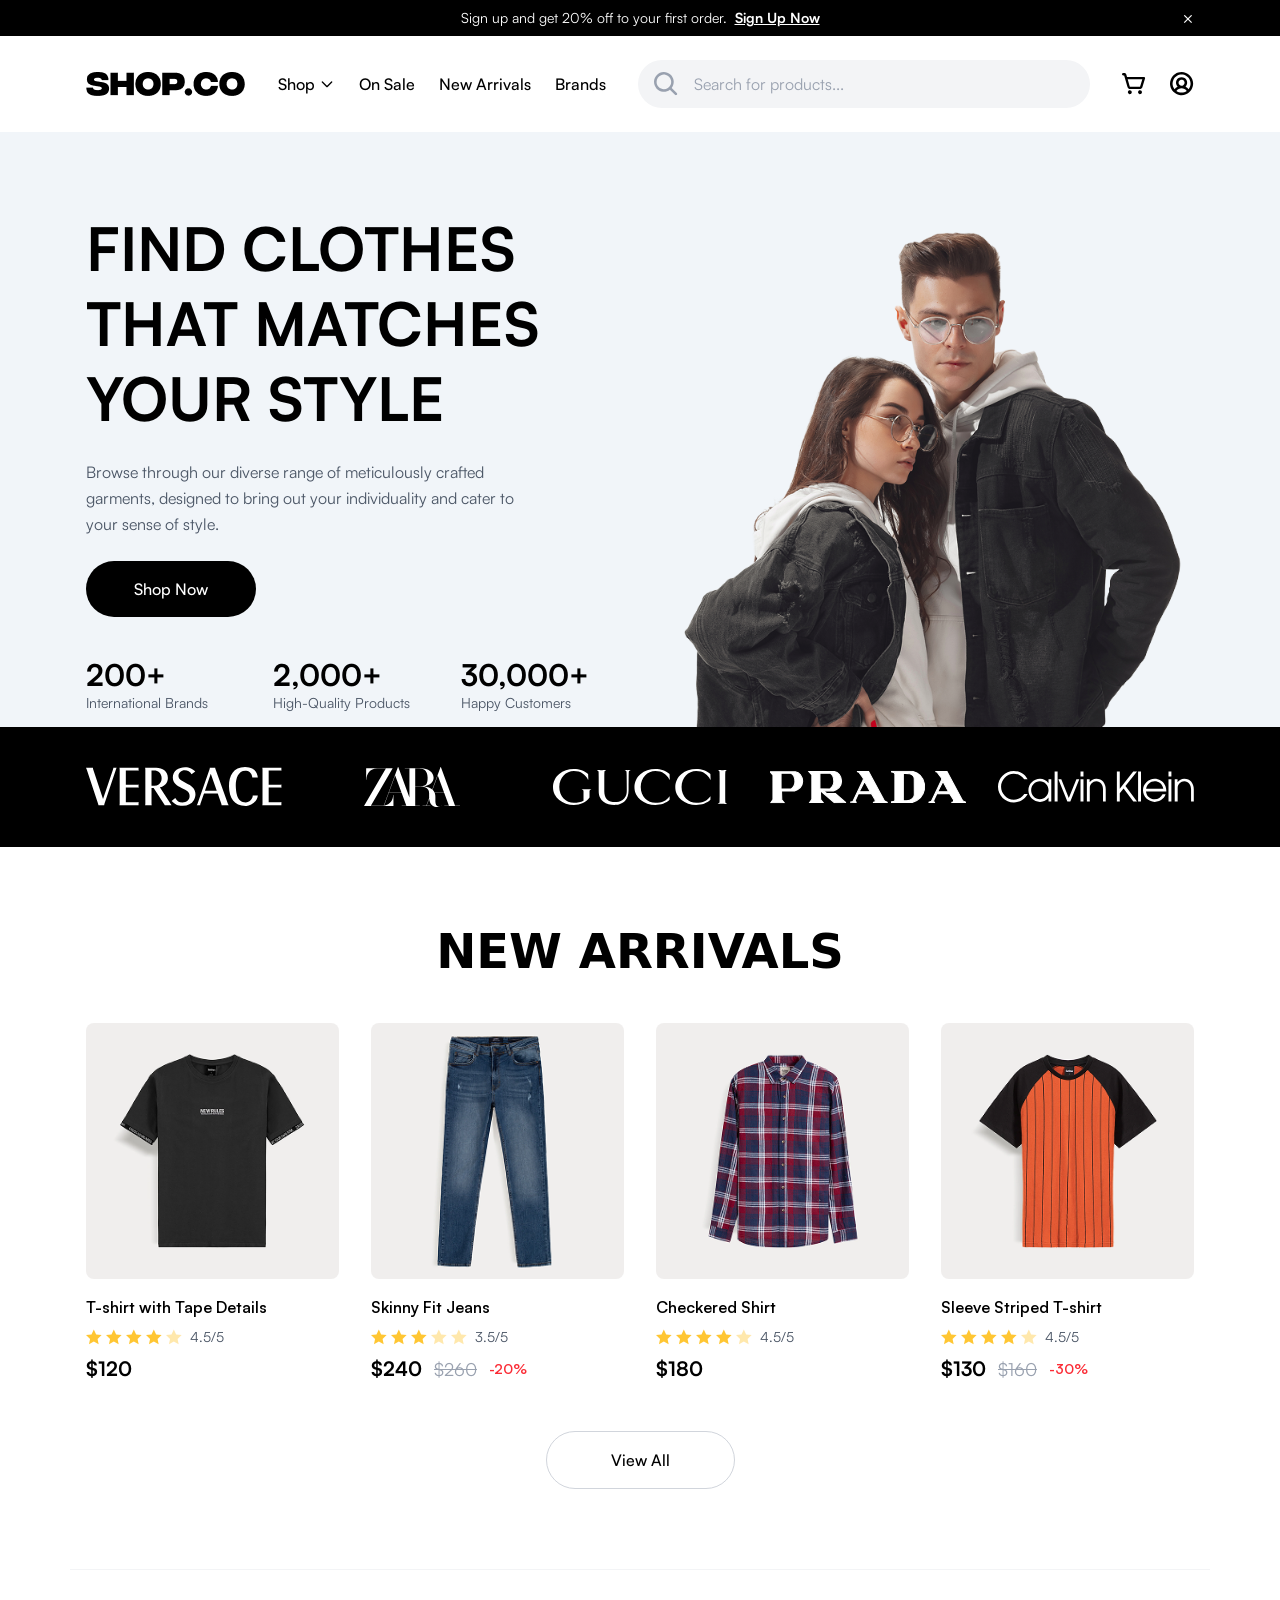
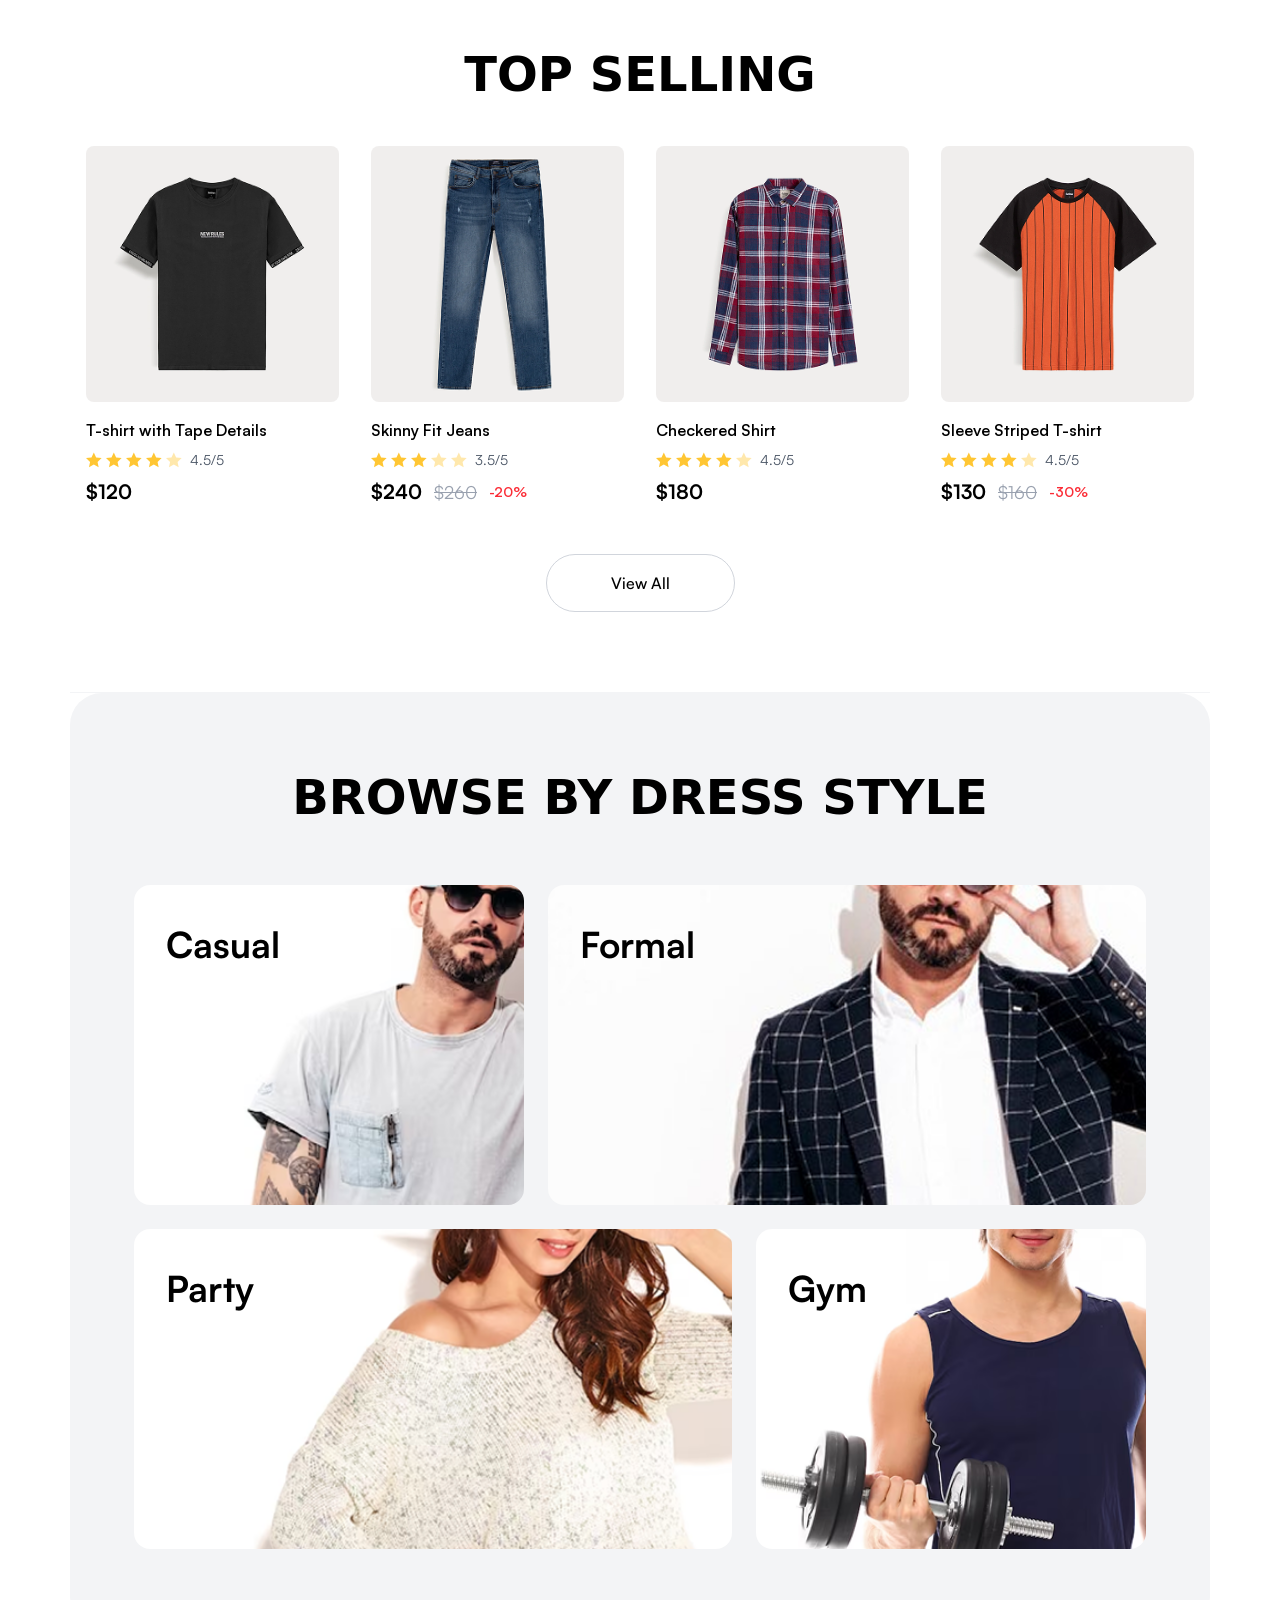
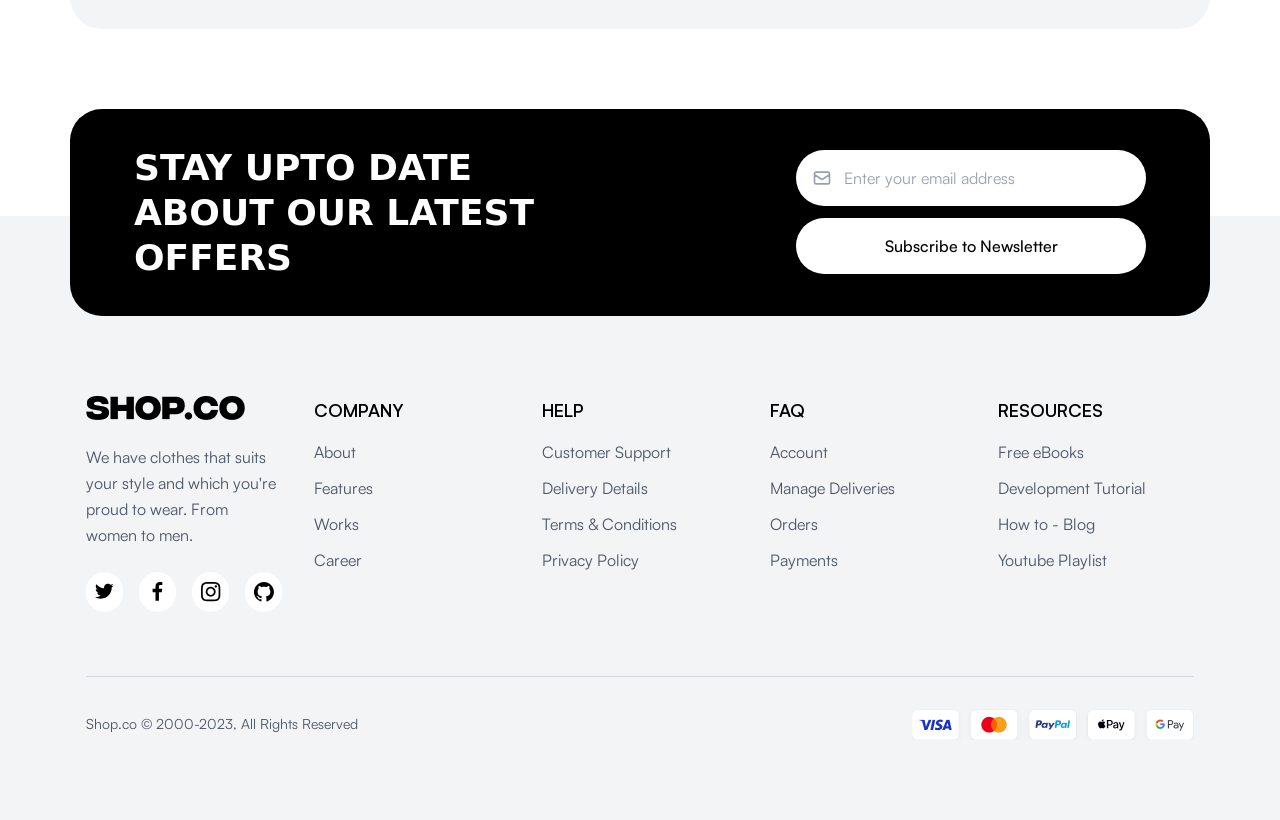
==== commit ea97c916: "Add newsletter section" ====
--- a/index.html
+++ b/index.html
@@ -336,13 +336,13 @@
   </section>
   <!-- Browse By Dress Style -->
   <section class="w-full">
-    <div class="container px-4 py-16 md:py-20 bg-gray-100 rounded-4xl">
+    <div class="container px-16 py-16 md:py-20 bg-gray-100 rounded-4xl">
       <!-- Section Heading -->
-      <div class="flex justify-center mb-12">
+      <div class="flex justify-center mb-16">
         <h2 class="text-4xl md:text-5xl font-bold text-black font-anton">BROWSE BY DRESS STYLE</h2>
       </div>
       <!-- Categories Grid -->
-      <div class="grid grid-cols-1 md:grid-cols-5 gap-2 md:gap-4">
+      <div class="grid grid-cols-1 md:grid-cols-5 gap-4 md:gap-6">
         <!-- Casual -->
         <div class="relative rounded-2xl overflow-hidden group cursor-pointer col-span-2">
           <img src="./images/casual.png" alt="Casual" class="w-full h-64 md:h-80 object-cover group-hover:scale-105 transition">
@@ -382,8 +382,31 @@
       </div>
     </div>
   </section>
+  <!-- Newsletter -->
+  <section class="w-full relative mt-20">
+    <div class="container px-4 md:px-16 py-6 md:py-9 rounded-4xl bg-black">
+      <div class="flex flex-col md:flex-row items-center justify-between gap-8 rounded-2xl">
+        <!-- Left Content -->
+        <div class="flex-1">
+          <h2 class="text-3xl md:text-4xl font-bold text-white leading-tight max-w-100 font-anton"> STAY UPTO DATE ABOUT OUR LATEST OFFERS </h2>
+        </div>
+        <!-- Right Form -->
+        <div class="flex-1 flex flex-col gap-4 max-w-87.5">
+          <div class="flex gap-3 flex-col">
+            <div class="relative flex-1">
+              <svg class="absolute left-4 top-1/2 -translate-y-1/2 w-5 h-5 text-gray-400" fill="none" stroke="currentColor" viewBox="0 0 24 24">
+                <path stroke-linecap="round" stroke-linejoin="round" stroke-width="2" d="M3 8l7.89 5.26a2 2 0 002.22 0L21 8M5 19h14a2 2 0 002-2V7a2 2 0 00-2-2H5a2 2 0 00-2 2v10a2 2 0 002 2z" />
+              </svg>
+              <input type="email" placeholder="Enter your email address" class="w-full bg-white rounded-full px-12 py-4 text-black placeholder-gray-400 outline-none focus:ring-2 focus:ring-white">
+            </div>
+            <button class="bg-white text-black rounded-full px-8 py-4 font-medium hover:bg-gray-100 transition whitespace-nowrap"> Subscribe to Newsletter </button>
+          </div>
+        </div>
+      </div>
+    </div>
+  </section>
   <!-- Footer -->
-  <footer class="w-full  bg-gray-100">
+  <footer class="w-full bg-gray-100 -mt-25 pt-25">
     <div class="container px-4 py-16 md:py-20">
       <!-- Footer Content -->
       <div class="grid grid-cols-1 md:grid-cols-2 lg:grid-cols-5 gap-8 mb-16">
--- a/output.css
+++ b/output.css
@@ -229,6 +229,9 @@
   .right-4 {
     right: calc(var(--spacing) * 4);
   }
+  .left-4 {
+    left: calc(var(--spacing) * 4);
+  }
   .col-span-2 {
     grid-column: span 2 / span 2;
   }
@@ -272,6 +275,15 @@
       max-width: 1240px;
     }
   }
+  .-mt-25 {
+    margin-top: calc(var(--spacing) * -25);
+  }
+  .-mt-50 {
+    margin-top: calc(var(--spacing) * -50);
+  }
+  .mt-20 {
+    margin-top: calc(var(--spacing) * 20);
+  }
   .mb-2 {
     margin-bottom: calc(var(--spacing) * 2);
   }
@@ -356,6 +368,18 @@
   .w-full {
     width: 100%;
   }
+  .max-w-87 {
+    max-width: calc(var(--spacing) * 87);
+  }
+  .max-w-87\.5 {
+    max-width: calc(var(--spacing) * 87.5);
+  }
+  .max-w-100 {
+    max-width: calc(var(--spacing) * 100);
+  }
+  .max-w-\[350px\] {
+    max-width: 350px;
+  }
   .max-w-full {
     max-width: 100%;
   }
@@ -529,6 +553,9 @@
   .pt-8 {
     padding-top: calc(var(--spacing) * 8);
   }
+  .pt-25 {
+    padding-top: calc(var(--spacing) * 25);
+  }
   .pl-14 {
     padding-left: calc(var(--spacing) * 14);
   }
@@ -582,6 +609,9 @@
   .font-semibold {
     --tw-font-weight: var(--font-weight-semibold);
     font-weight: var(--font-weight-semibold);
+  }
+  .whitespace-nowrap {
+    white-space: nowrap;
   }
   .text-black {
     color: var(--color-black);
@@ -660,6 +690,13 @@
       }
     }
   }
+  .hover\:bg-gray-100 {
+    &:hover {
+      @media (hover: hover) {
+        background-color: var(--color-gray-100);
+      }
+    }
+  }
   .hover\:bg-gray-800 {
     &:hover {
       @media (hover: hover) {
@@ -709,6 +746,17 @@
       }
     }
   }
+  .focus\:ring-2 {
+    &:focus {
+      --tw-ring-shadow: var(--tw-ring-inset,) 0 0 0 calc(2px + var(--tw-ring-offset-width)) var(--tw-ring-color, currentcolor);
+      box-shadow: var(--tw-inset-shadow), var(--tw-inset-ring-shadow), var(--tw-ring-offset-shadow), var(--tw-ring-shadow), var(--tw-shadow);
+    }
+  }
+  .focus\:ring-white {
+    &:focus {
+      --tw-ring-color: var(--color-white);
+    }
+  }
   .md\:flex {
     @media (width >= 48rem) {
       display: flex;
@@ -744,6 +792,11 @@
       gap: calc(var(--spacing) * 4);
     }
   }
+  .md\:gap-6 {
+    @media (width >= 48rem) {
+      gap: calc(var(--spacing) * 6);
+    }
+  }
   .md\:gap-8 {
     @media (width >= 48rem) {
       gap: calc(var(--spacing) * 8);
@@ -754,6 +807,11 @@
       padding: calc(var(--spacing) * 8);
     }
   }
+  .md\:px-16 {
+    @media (width >= 48rem) {
+      padding-inline: calc(var(--spacing) * 16);
+    }
+  }
   .md\:py-5 {
     @media (width >= 48rem) {
       padding-block: calc(var(--spacing) * 5);
@@ -767,6 +825,11 @@
   .md\:py-8 {
     @media (width >= 48rem) {
       padding-block: calc(var(--spacing) * 8);
+    }
+  }
+  .md\:py-9 {
+    @media (width >= 48rem) {
+      padding-block: calc(var(--spacing) * 9);
     }
   }
   .md\:py-10 {
@@ -1040,6 +1103,71 @@
   syntax: "*";
   inherits: false;
   initial-value: 1;
+}
+@property --tw-shadow {
+  syntax: "*";
+  inherits: false;
+  initial-value: 0 0 #0000;
+}
+@property --tw-shadow-color {
+  syntax: "*";
+  inherits: false;
+}
+@property --tw-shadow-alpha {
+  syntax: "<percentage>";
+  inherits: false;
+  initial-value: 100%;
+}
+@property --tw-inset-shadow {
+  syntax: "*";
+  inherits: false;
+  initial-value: 0 0 #0000;
+}
+@property --tw-inset-shadow-color {
+  syntax: "*";
+  inherits: false;
+}
+@property --tw-inset-shadow-alpha {
+  syntax: "<percentage>";
+  inherits: false;
+  initial-value: 100%;
+}
+@property --tw-ring-color {
+  syntax: "*";
+  inherits: false;
+}
+@property --tw-ring-shadow {
+  syntax: "*";
+  inherits: false;
+  initial-value: 0 0 #0000;
+}
+@property --tw-inset-ring-color {
+  syntax: "*";
+  inherits: false;
+}
+@property --tw-inset-ring-shadow {
+  syntax: "*";
+  inherits: false;
+  initial-value: 0 0 #0000;
+}
+@property --tw-ring-inset {
+  syntax: "*";
+  inherits: false;
+}
+@property --tw-ring-offset-width {
+  syntax: "<length>";
+  inherits: false;
+  initial-value: 0px;
+}
+@property --tw-ring-offset-color {
+  syntax: "*";
+  inherits: false;
+  initial-value: #fff;
+}
+@property --tw-ring-offset-shadow {
+  syntax: "*";
+  inherits: false;
+  initial-value: 0 0 #0000;
 }
 @layer properties {
   @supports ((-webkit-hyphens: none) and (not (margin-trim: inline))) or ((-moz-orient: inline) and (not (color:rgb(from red r g b)))) {
@@ -1067,6 +1195,20 @@
       --tw-scale-x: 1;
       --tw-scale-y: 1;
       --tw-scale-z: 1;
-    }
-  }
-}
+      --tw-shadow: 0 0 #0000;
+      --tw-shadow-color: initial;
+      --tw-shadow-alpha: 100%;
+      --tw-inset-shadow: 0 0 #0000;
+      --tw-inset-shadow-color: initial;
+      --tw-inset-shadow-alpha: 100%;
+      --tw-ring-color: initial;
+      --tw-ring-shadow: 0 0 #0000;
+      --tw-inset-ring-color: initial;
+      --tw-inset-ring-shadow: 0 0 #0000;
+      --tw-ring-inset: initial;
+      --tw-ring-offset-width: 0px;
+      --tw-ring-offset-color: #fff;
+      --tw-ring-offset-shadow: 0 0 #0000;
+    }
+  }
+}
